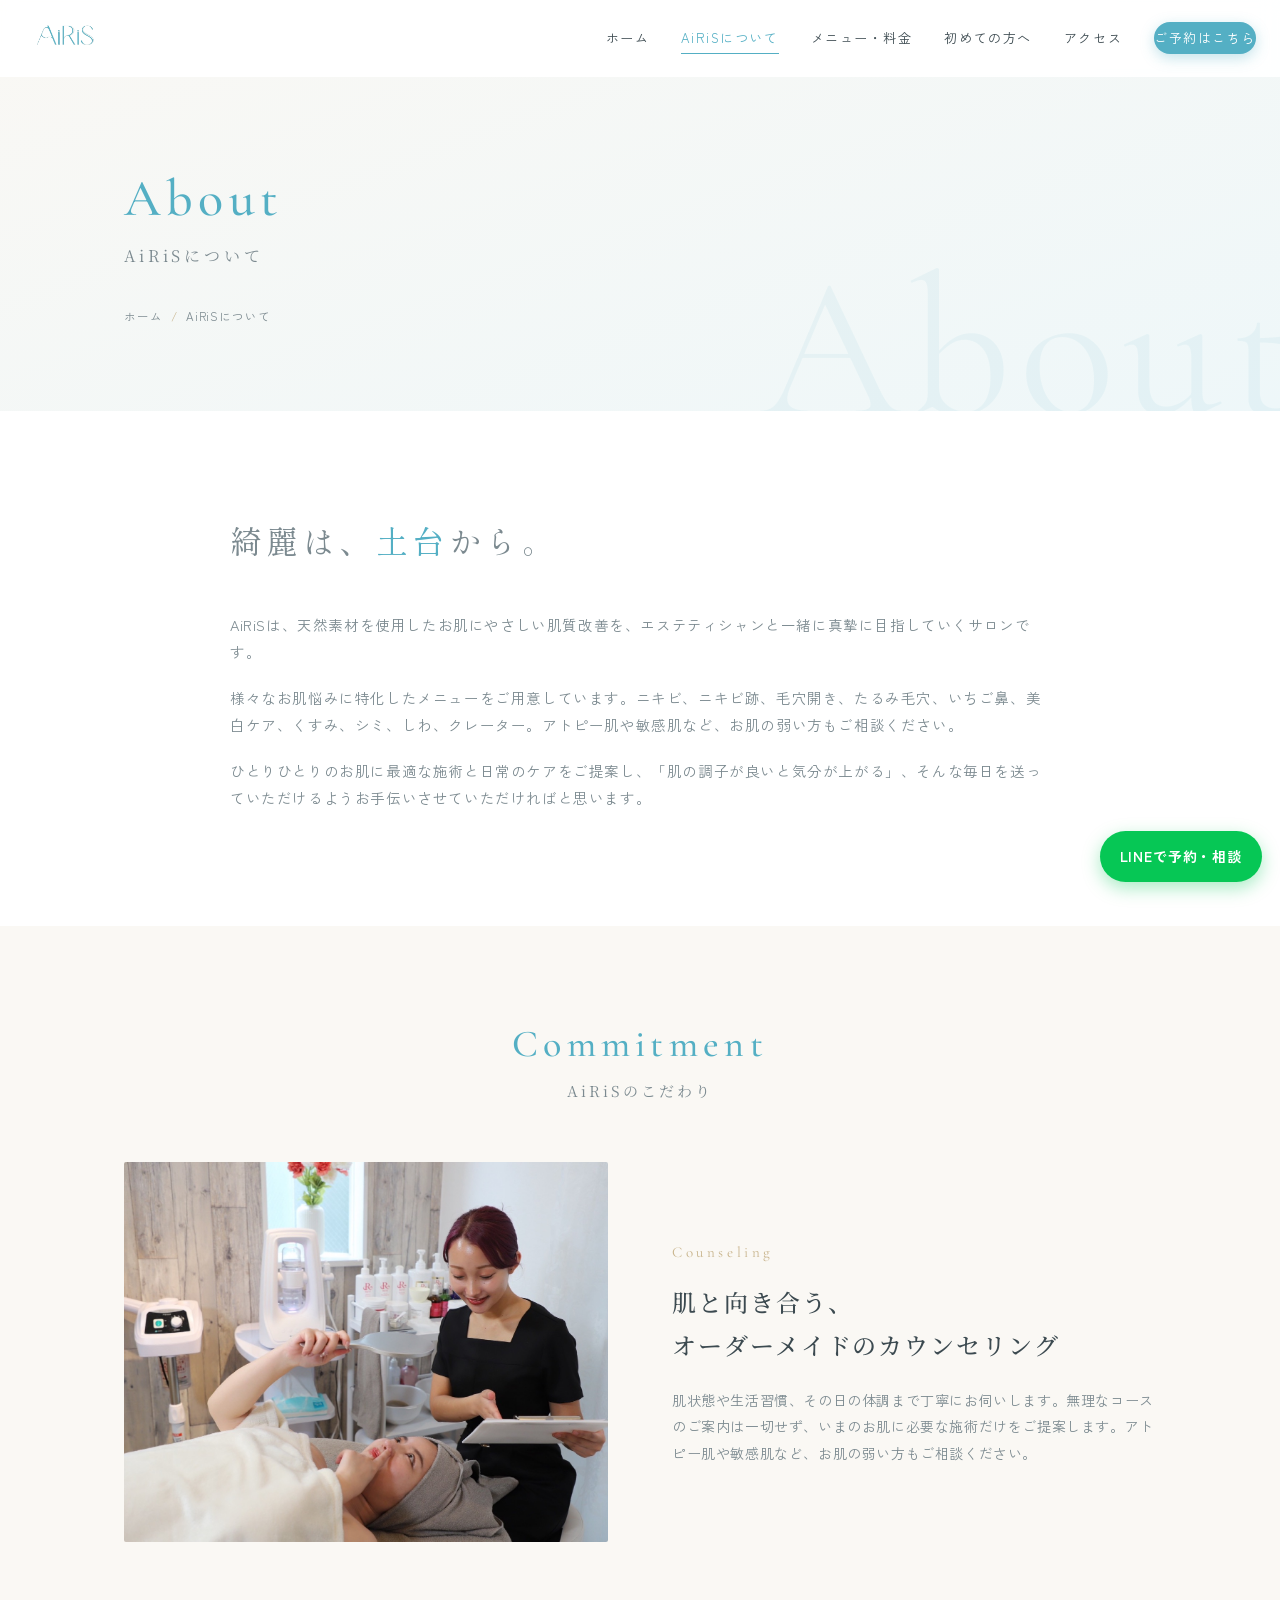
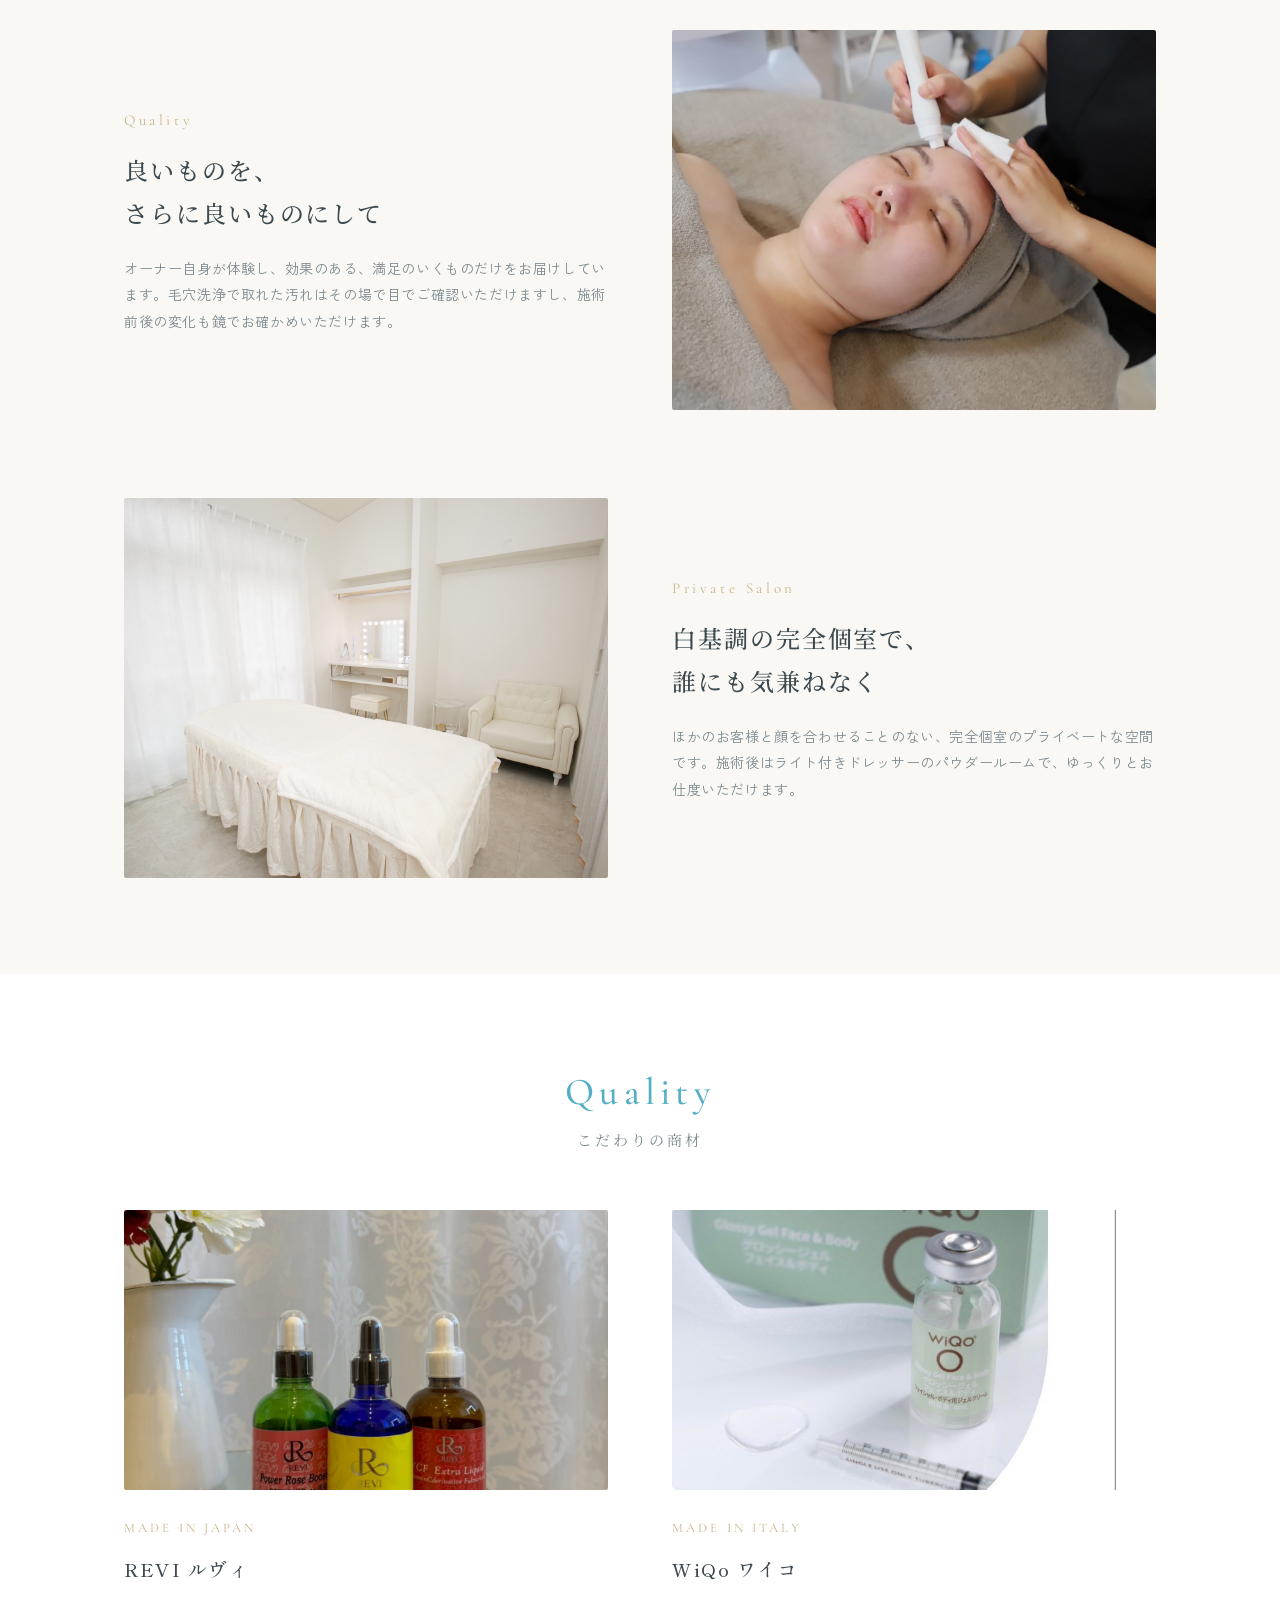
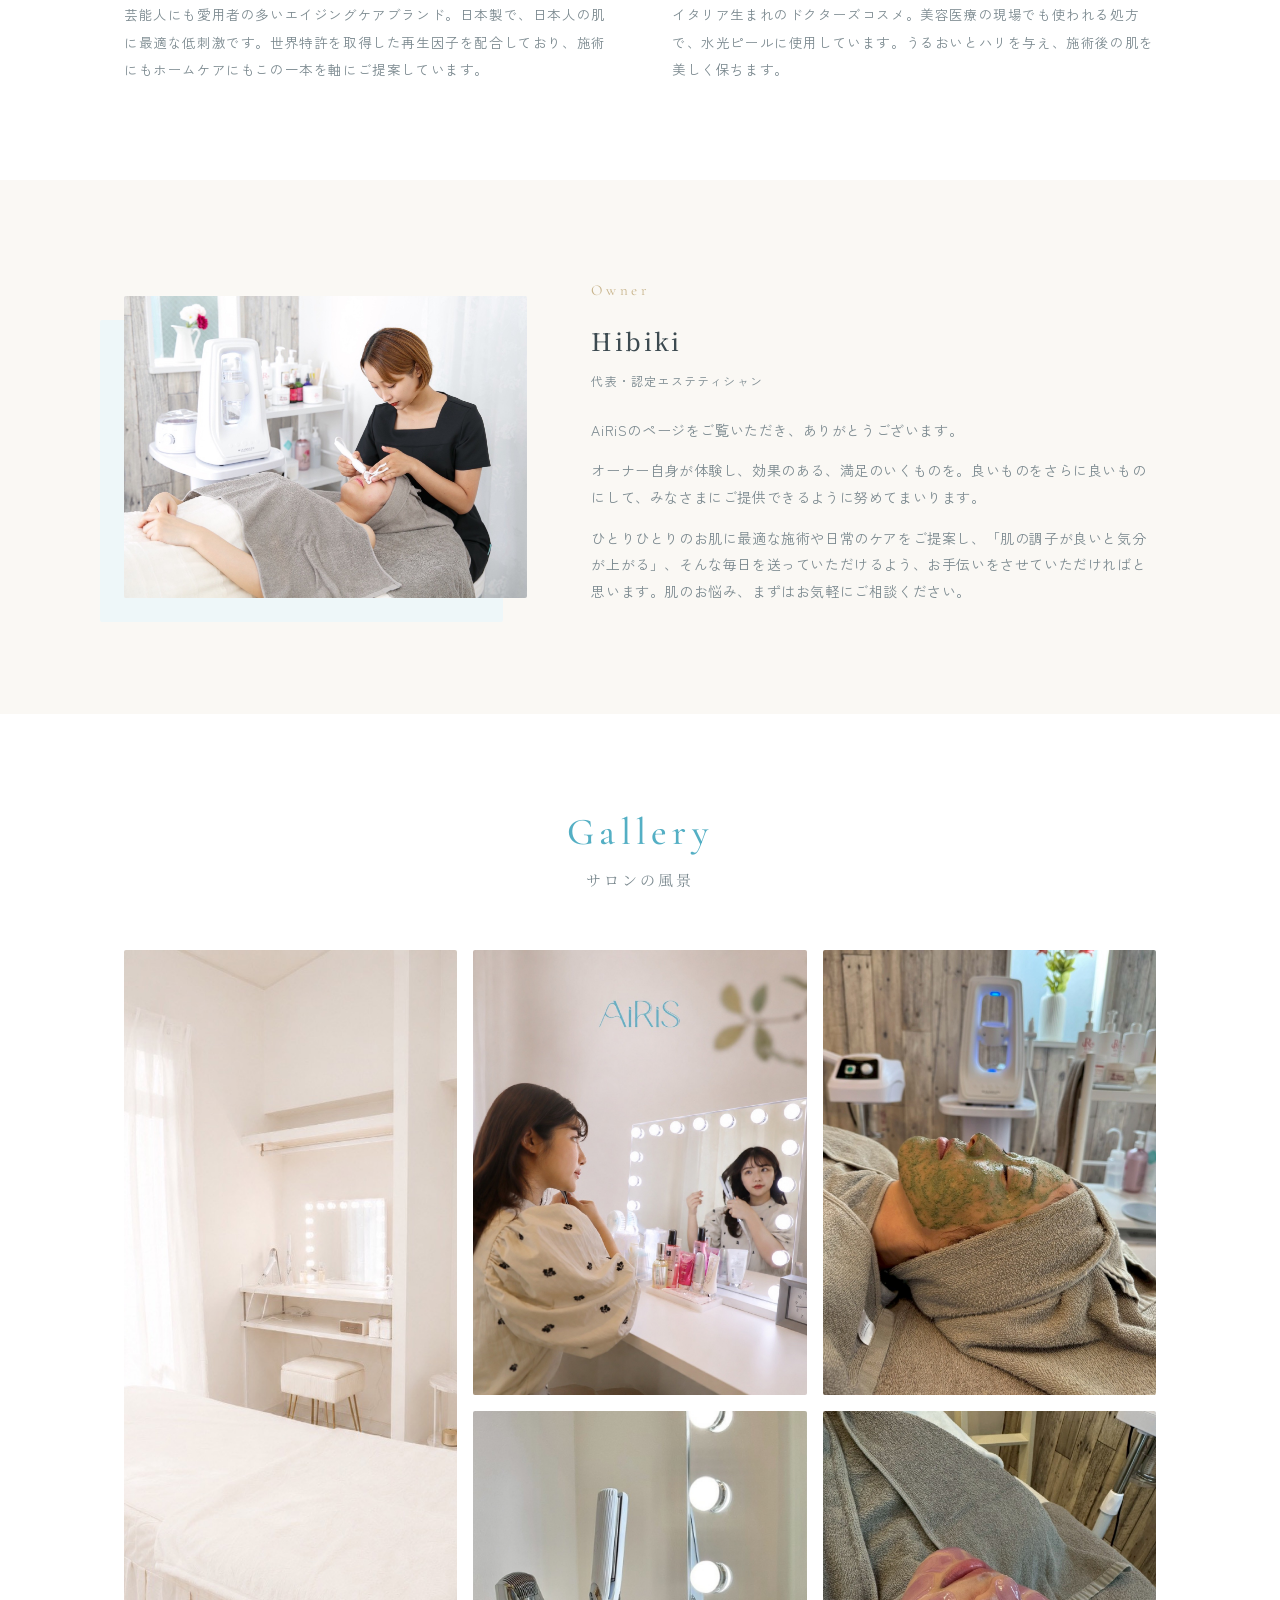
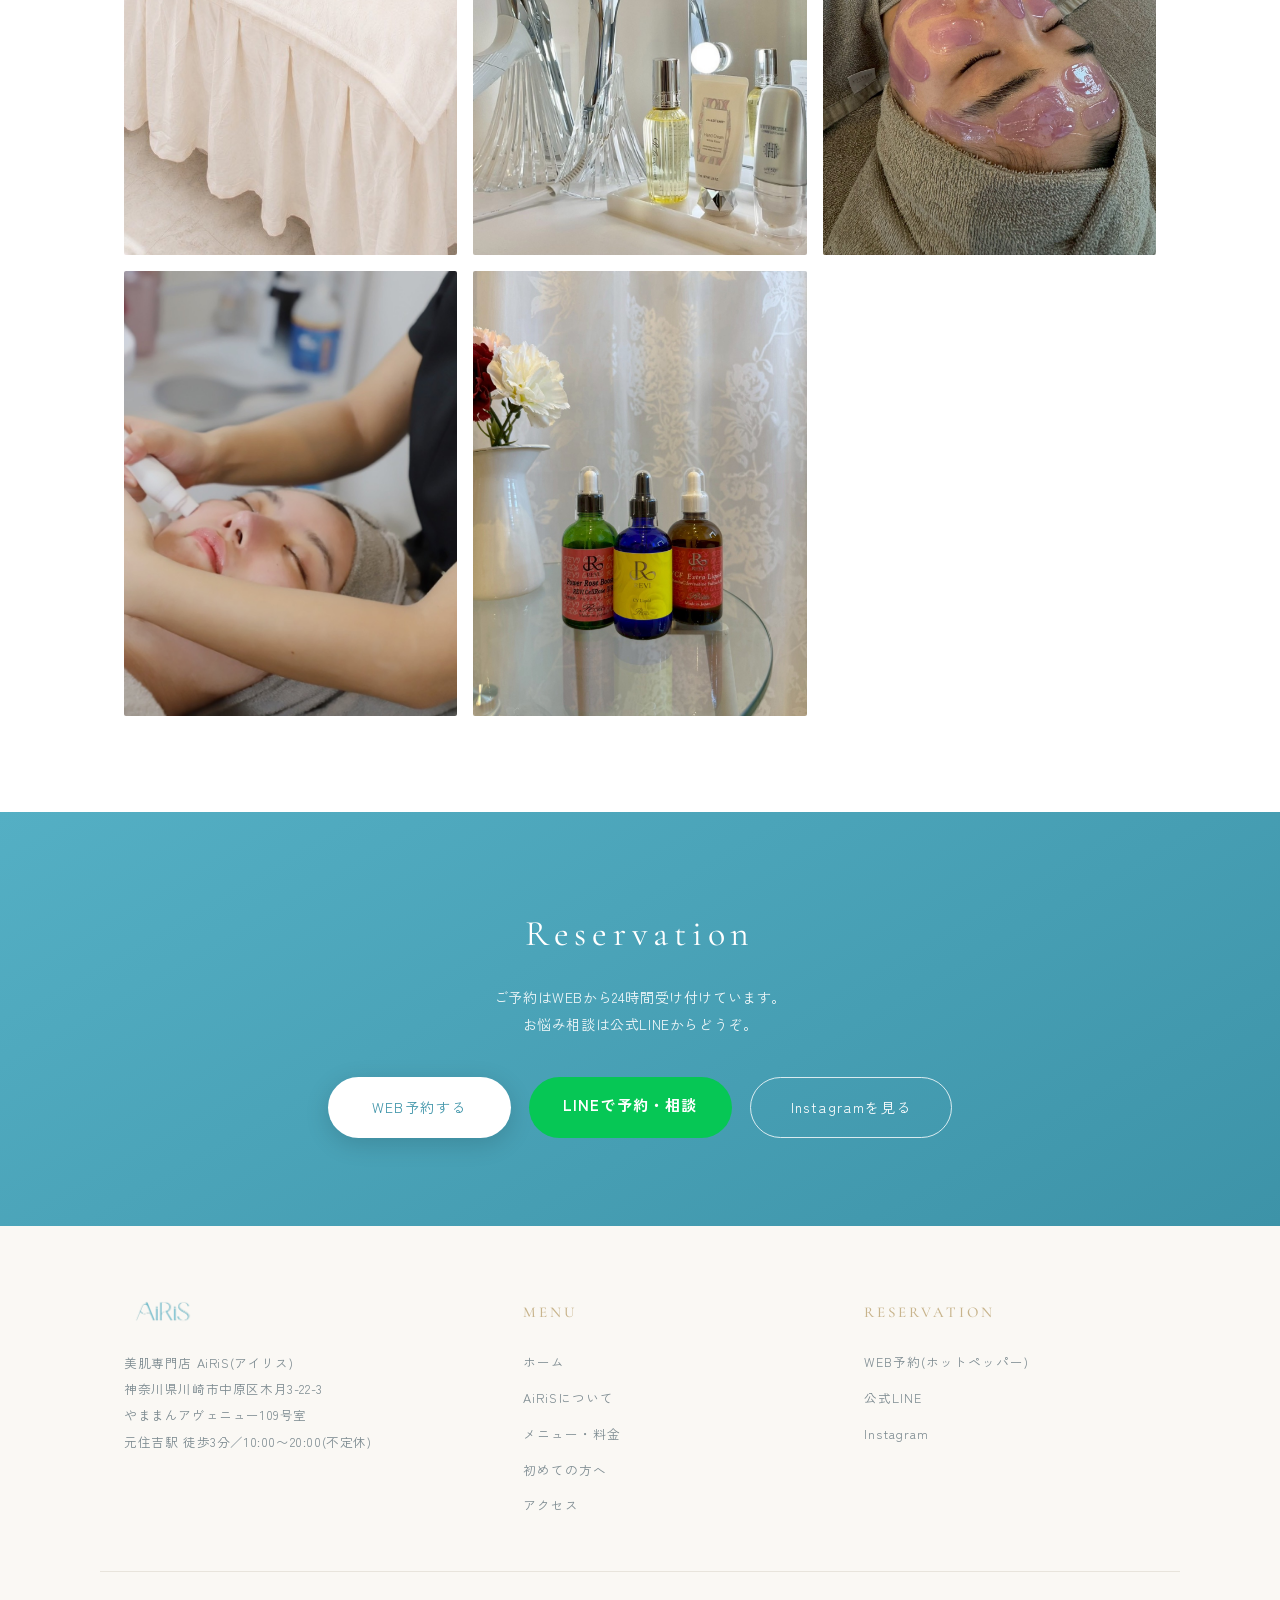
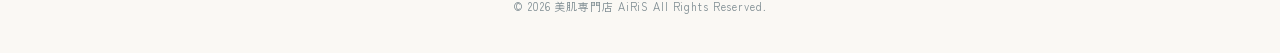
==== about.html @ 49a3a528 "スマホ表示を見やすく調整、Instagram導線とオーナー名を修正 - 悩み別メニューを開閉式にし、メニューページを9854→8130pxに短縮 - 施術の流れ・選ばれる理由を写真左＋文章右の横並びに" ====
<!DOCTYPE html>
<html lang="ja">
<head>
<meta charset="UTF-8">
<meta name="viewport" content="width=device-width, initial-scale=1.0">
<title>AiRiSについて｜美肌専門店 AiRiS 元住吉</title>
<meta name="description" content="美肌専門店AiRiS(アイリス)のコンセプト・こだわり・代表エステティシャンのご紹介。「綺麗は土台から」を信条に、元住吉で肌質改善に特化したオーダーメイド肌管理をお届けします。">
<link rel="preconnect" href="https://fonts.googleapis.com">
<link rel="preconnect" href="https://fonts.gstatic.com" crossorigin>
<link href="https://fonts.googleapis.com/css2?family=Cormorant+Garamond:ital,wght@0,400;0,500;0,600;1,400&family=Noto+Serif+JP:wght@400;500;600&family=Shippori+Mincho+B1:wght@400;500;600&family=Zen+Kaku+Gothic+New:wght@400;500;700&display=swap" rel="stylesheet">
<link rel="stylesheet" href="assets/css/style.css">
<style>
.philosophy{background:var(--white);}
.philosophy-inner{max-width:820px;margin:0 auto;text-align:center;}
.philosophy .lead{
  font-family:'Shippori Mincho B1',serif;
  font-size:clamp(24px,3vw,32px);line-height:2.1;letter-spacing:.14em;margin-bottom:36px;
}
.philosophy .lead .accent{color:var(--primary);}
.philosophy p{color:var(--ink-light);font-size:14.5px;margin-bottom:18px;text-align:left;}
.reason-detail{background:var(--cream);}
/* 商材 — カードで囲わず、写真と文章を並べた紙面に */
.products{background:var(--white);}
.product-grid{display:grid;grid-template-columns:1fr 1fr;gap:64px;}
.product-card img{width:100%;height:280px;object-fit:cover;border-radius:2px;}
.product-card .body{padding:26px 0 0;}
.product-card .brand{
  font-family:'Cormorant Garamond',serif;
  font-size:13px;letter-spacing:.24em;color:var(--gold);display:block;margin-bottom:10px;
}
.product-card h3{
  font-family:'Shippori Mincho B1',serif;font-size:19px;font-weight:500;
  letter-spacing:.08em;margin-bottom:14px;
}
.product-card p{font-size:13.5px;color:var(--ink-light);line-height:2.05;}
.owner{background:var(--cream);}
.owner-grid{display:grid;grid-template-columns:5fr 7fr;gap:64px;align-items:center;}
.owner-img{border-radius:2px;overflow:hidden;box-shadow:-24px 24px 0 var(--primary-pale);}
.owner-body .en-label{
  font-family:'Cormorant Garamond',serif;font-size:15px;letter-spacing:.24em;
  color:var(--gold);display:block;margin-bottom:14px;
}
.owner-body h3{
  font-family:'Noto Serif JP',serif;font-size:24px;font-weight:500;letter-spacing:.1em;margin-bottom:6px;
}
.owner-body .role{font-size:12px;color:var(--ink-light);margin-bottom:24px;letter-spacing:.1em;}
.owner-body p{font-size:14px;color:var(--ink-light);margin-bottom:14px;}
.gallery{background:var(--white);}
.gallery-grid{display:grid;grid-template-columns:repeat(3,1fr);gap:16px;}
.gallery-grid .tall{grid-row:span 2;}
.gallery-grid a,.gallery-grid div{overflow:hidden;border-radius:2px;}
.gallery-grid img{width:100%;height:100%;object-fit:cover;transition:transform .7s;}
.gallery-grid div:hover img{transform:scale(1.05);}
.gallery-grid div{min-height:220px;}
@media(max-width:900px){
  .philosophy .lead{font-size:23px;line-height:1.9;letter-spacing:.08em;margin-bottom:20px;}
  .philosophy .lead br{display:none;}
  .philosophy p{font-size:13.5px;}
  .product-grid,.owner-grid{grid-template-columns:1fr;gap:24px;}
  .product-card img{height:44vw;min-height:165px;}
  .product-card .body{padding:15px 0 0;}
  .owner-img{box-shadow:-12px 12px 0 var(--primary-pale);}
  .owner-body h3{font-size:21px;}
  .owner-body p{font-size:13.5px;}
  .gallery-grid{grid-template-columns:repeat(2,1fr);gap:8px;}
  .gallery-grid .tall{grid-row:span 1;}
  .gallery-grid div{min-height:0;aspect-ratio:1;}
}
</style>
</head>
<body>

<header id="header">
  <div class="header-inner">
    <a href="index.html" class="header-logo"><img src="assets/img/logo.png" alt="美肌専門店 AiRiS"></a>
    <nav class="pc-nav">
      <a href="index.html">ホーム</a>
      <a href="about.html" class="current">AiRiSについて</a>
      <a href="menu.html">メニュー・料金</a>
      <a href="guide.html">初めての方へ</a>
      <a href="access.html">アクセス</a>
      <a class="btn-reserve" href="https://beauty.hotpepper.jp/kr/slnH000710350/" target="_blank" rel="noopener">ご予約はこちら</a>
    </nav>
    <button class="menu-toggle" id="menuToggle" aria-label="メニュー">
      <span></span><span></span><span></span>
    </button>
  </div>
</header>
<nav class="sp-nav" id="spNav">
  <a href="index.html">ホーム</a>
  <a href="about.html">AiRiSについて</a>
  <a href="menu.html">メニュー・料金</a>
  <a href="guide.html">初めての方へ</a>
  <a href="access.html">アクセス</a>
  <a href="https://beauty.hotpepper.jp/kr/slnH000710350/" target="_blank" rel="noopener">ご予約はこちら</a>
</nav>

<div class="page-hero" data-en="About">
  <div class="wrap">
    <div class="en-title">About</div>
    <div class="ja-title">AiRiSについて</div>
    <div class="breadcrumb"><a href="index.html">ホーム</a><span>/</span>AiRiSについて</div>
  </div>
</div>

<!-- 理念 -->
<section class="philosophy">
  <div class="wrap">
    <div class="philosophy-inner fade">
      <p class="lead">綺麗は、<span class="accent">土台</span>から。</p>
      <p>AiRiSは、天然素材を使用したお肌にやさしい肌質改善を、エステティシャンと一緒に真摯に目指していくサロンです。</p>
      <p>様々なお肌悩みに特化したメニューをご用意しています。ニキビ、ニキビ跡、毛穴開き、たるみ毛穴、いちご鼻、美白ケア、くすみ、シミ、しわ、クレーター。アトピー肌や敏感肌など、お肌の弱い方もご相談ください。</p>
      <p>ひとりひとりのお肌に最適な施術と日常のケアをご提案し、「肌の調子が良いと気分が上がる」、そんな毎日を送っていただけるようお手伝いさせていただければと思います。</p>
    </div>
  </div>
</section>

<!-- こだわり詳細 -->
<section class="reason-detail">
  <div class="wrap">
    <div class="sec-head fade">
      <div class="en-title">Commitment</div>
      <div class="ja-title">AiRiSのこだわり</div>
    </div>

    <div class="media-row fade">
      <div class="media-img"><img src="assets/img/counseling.jpg" alt="丁寧なカウンセリング"></div>
      <div class="media-body">
        <span class="en-label">Counseling</span>
        <h3>肌と向き合う、<br>オーダーメイドのカウンセリング</h3>
        <p>肌状態や生活習慣、その日の体調まで丁寧にお伺いします。無理なコースのご案内は一切せず、いまのお肌に必要な施術だけをご提案します。アトピー肌や敏感肌など、お肌の弱い方もご相談ください。</p>
      </div>
    </div>

    <div class="media-row reverse fade">
      <div class="media-img"><img src="assets/img/poration.jpg" alt="目で見てわかる施術結果"></div>
      <div class="media-body">
        <span class="en-label">Quality</span>
        <h3>良いものを、<br>さらに良いものにして</h3>
        <p>オーナー自身が体験し、効果のある、満足のいくものだけをお届けしています。毛穴洗浄で取れた汚れはその場で目でご確認いただけますし、施術前後の変化も鏡でお確かめいただけます。</p>
      </div>
    </div>

    <div class="media-row fade">
      <div class="media-img"><img src="assets/img/room_wide.jpg" alt="白基調の完全個室"></div>
      <div class="media-body">
        <span class="en-label">Private Salon</span>
        <h3>白基調の完全個室で、<br>誰にも気兼ねなく</h3>
        <p>ほかのお客様と顔を合わせることのない、完全個室のプライベートな空間です。施術後はライト付きドレッサーのパウダールームで、ゆっくりとお仕度いただけます。</p>
      </div>
    </div>
  </div>
</section>

<!-- こだわりの商材 -->
<section class="products">
  <div class="wrap">
    <div class="sec-head fade">
      <div class="en-title">Quality</div>
      <div class="ja-title">こだわりの商材</div>
    </div>
    <div class="product-grid">
      <div class="product-card fade">
        <img src="assets/img/revi.jpg" alt="REVI ルヴィ">
        <div class="body">
          <span class="brand">MADE IN JAPAN</span>
          <h3>REVI ルヴィ</h3>
          <p>芸能人にも愛用者の多いエイジングケアブランド。日本製で、日本人の肌に最適な低刺激です。世界特許を取得した再生因子を配合しており、施術にもホームケアにもこの一本を軸にご提案しています。</p>
        </div>
      </div>
      <div class="product-card fade">
        <img src="assets/img/wiqo.jpg" alt="WiQo ワイコ">
        <div class="body">
          <span class="brand">MADE IN ITALY</span>
          <h3>WiQo ワイコ</h3>
          <p>イタリア生まれのドクターズコスメ。美容医療の現場でも使われる処方で、水光ピールに使用しています。うるおいとハリを与え、施術後の肌を美しく保ちます。</p>
        </div>
      </div>
    </div>
  </div>
</section>

<!-- 代表 -->
<section class="owner">
  <div class="wrap">
    <div class="owner-grid">
      <div class="owner-img fade">
        <img src="assets/img/counseling_close.jpg" alt="代表エステティシャン Hibiki">
      </div>
      <div class="owner-body fade">
        <span class="en-label">Owner</span>
        <h3 class="serif">Hibiki</h3>
        <div class="role">代表・認定エステティシャン</div>
        <p>AiRiSのページをご覧いただき、ありがとうございます。</p>
        <p>オーナー自身が体験し、効果のある、満足のいくものを。良いものをさらに良いものにして、みなさまにご提供できるように努めてまいります。</p>
        <p>ひとりひとりのお肌に最適な施術や日常のケアをご提案し、「肌の調子が良いと気分が上がる」、そんな毎日を送っていただけるよう、お手伝いをさせていただければと思います。肌のお悩み、まずはお気軽にご相談ください。</p>
      </div>
    </div>
  </div>
</section>

<!-- ギャラリー -->
<section class="gallery">
  <div class="wrap">
    <div class="sec-head fade">
      <div class="en-title">Gallery</div>
      <div class="ja-title">サロンの風景</div>
    </div>
    <div class="gallery-grid fade">
      <div class="tall"><img src="assets/img/hero_room.jpg" alt="施術ルーム"></div>
      <div><img src="assets/img/dresser.jpg" alt="パウダールーム"></div>
      <div><img src="assets/img/herb_side.jpg" alt="ハーブピーリング"></div>
      <div><img src="assets/img/powder_room.jpg" alt="ドレッサー"></div>
      <div><img src="assets/img/pack_pink.jpg" alt="パック施術"></div>
      <div><img src="assets/img/plasma.jpg" alt="プラズマ施術"></div>
      <div><img src="assets/img/revi.jpg" alt="REVI商材"></div>
    </div>
  </div>
</section>

<!-- CTA -->
<section class="cta">
  <div class="wrap fade">
    <div class="en-title">Reservation</div>
    <p>ご予約はWEBから24時間受け付けています。<br>お悩み相談は公式LINEからどうぞ。</p>
    <div class="cta-buttons">
      <a class="btn-white" href="https://beauty.hotpepper.jp/kr/slnH000710350/" target="_blank" rel="noopener">WEB予約する</a>
      <a class="btn-line" href="https://lin.ee/OLIGNB0" target="_blank" rel="noopener">LINEで予約・相談</a>
      <a class="btn-outline-white" href="https://www.instagram.com/airis_motosumiyoshi/" target="_blank" rel="noopener">Instagramを見る</a>
    </div>
  </div>
</section>

<footer>
  <div class="footer-grid">
    <div class="footer-brand">
      <img src="assets/img/logo.png" alt="AiRiS">
      <p>美肌専門店 AiRiS(アイリス)<br>
      神奈川県川崎市中原区木月3-22-3<br>やままんアヴェニュー109号室<br>
      元住吉駅 徒歩3分／10:00〜20:00(不定休)</p>
    </div>
    <div class="footer-col">
      <h4>MENU</h4>
      <a href="index.html">ホーム</a>
      <a href="about.html">AiRiSについて</a>
      <a href="menu.html">メニュー・料金</a>
      <a href="guide.html">初めての方へ</a>
      <a href="access.html">アクセス</a>
    </div>
    <div class="footer-col">
      <h4>RESERVATION</h4>
      <a href="https://beauty.hotpepper.jp/kr/slnH000710350/" target="_blank" rel="noopener">WEB予約(ホットペッパー)</a>
      <a class="footer-line" href="https://lin.ee/OLIGNB0" target="_blank" rel="noopener">公式LINE</a>
      <a href="https://www.instagram.com/airis_motosumiyoshi/" target="_blank" rel="noopener">Instagram</a>
    </div>
  </div>
  <div class="footer-bottom">&copy; 2026 美肌専門店 AiRiS All Rights Reserved.</div>
</footer>

<script src="assets/js/main.js"></script>
  <a class="line-float" href="https://lin.ee/OLIGNB0" target="_blank" rel="noopener">LINEで予約・相談</a>
</body>
</html>
---- assets/css/style.css ----
/* ============================================================
   美肌専門店 AiRiS — 共通スタイル
   ============================================================ */
:root{
  --primary:#54afc4;
  --primary-dark:#3d93a8;
  --primary-pale:#eef7f9;
  --ink:#3c4a50;
  --ink-light:#7c8a90;
  --cream:#faf8f4;
  --white:#ffffff;
  --gold:#c8b48c;
  --line:#e8e4dc;
}
*{margin:0;padding:0;box-sizing:border-box;}
html{scroll-behavior:smooth;scroll-padding-top:80px;}
body{
  font-family:'Zen Kaku Gothic New',sans-serif;
  color:var(--ink);
  background:var(--white);
  line-height:1.9;
  letter-spacing:.04em;
  font-size:15px;
  -webkit-font-smoothing:antialiased;
  overflow-x:hidden;
}
img{max-width:100%;display:block;}
a{text-decoration:none;color:inherit;}
.serif{font-family:'Noto Serif JP',serif;}
.en{font-family:'Cormorant Garamond',serif;}
.display{font-family:'Shippori Mincho B1',serif;}

/* ---------- 共通レイアウト ---------- */
.wrap{max-width:1080px;margin:0 auto;padding:0 24px;}
.wrap-wide{max-width:1280px;margin:0 auto;padding:0 24px;}
section{padding:96px 0;}
.sec-head{text-align:center;margin-bottom:56px;}
.sec-head .en-title{
  font-family:'Cormorant Garamond',serif;
  font-size:38px;font-weight:500;letter-spacing:.14em;
  color:var(--primary);line-height:1.2;
}
.sec-head .ja-title{
  font-family:'Noto Serif JP',serif;
  font-size:15px;color:var(--ink-light);margin-top:10px;letter-spacing:.2em;
}
.sec-head.left{text-align:left;}
.fade{opacity:0;transform:translateY(24px);transition:opacity .9s ease,transform .9s ease;}
.fade.show{opacity:1;transform:none;}
.more-link{
  display:inline-flex;align-items:center;gap:12px;
  font-size:13px;letter-spacing:.16em;color:var(--ink);
  border-bottom:1px solid var(--gold);padding-bottom:6px;
  transition:color .3s,gap .3s;
}
.more-link::after{content:"→";color:var(--gold);transition:transform .3s;}
.more-link:hover{color:var(--primary);}
.more-link:hover::after{transform:translateX(6px);}

/* ---------- ボタン ---------- */
.btn-main{
  display:inline-block;background:var(--primary);color:#fff;
  padding:16px 38px;border-radius:999px;
  font-size:14px;letter-spacing:.12em;
  box-shadow:0 6px 20px rgba(84,175,196,.4);
  transition:transform .3s,background .3s;
}
.btn-main:hover{background:var(--primary-dark);transform:translateY(-2px);}
.btn-ghost{
  display:inline-block;border:1px solid var(--primary);color:var(--primary);
  padding:15px 34px;border-radius:999px;
  font-size:14px;letter-spacing:.12em;transition:background .3s,color .3s;
}
.btn-ghost:hover{background:var(--primary);color:#fff;}
.btn-white{
  display:inline-block;background:#fff;color:var(--primary-dark);
  padding:17px 44px;border-radius:999px;font-size:14px;letter-spacing:.1em;
  transition:transform .3s;box-shadow:0 6px 24px rgba(0,0,0,.15);
}
.btn-white:hover{transform:translateY(-2px);}
.btn-outline-white{
  display:inline-block;border:1px solid rgba(255,255,255,.8);color:#fff;
  padding:16px 40px;border-radius:999px;font-size:14px;letter-spacing:.1em;
  transition:background .3s;
}
.btn-outline-white:hover{background:rgba(255,255,255,.15);}

/* ---------- ヘッダー ---------- */
header{
  position:fixed;top:0;left:0;right:0;z-index:100;
  background:rgba(255,255,255,.92);backdrop-filter:blur(8px);
  border-bottom:1px solid transparent;
  transition:background .4s,border-color .4s;
}
header.scrolled{border-bottom-color:var(--line);}
header.transparent{background:transparent;backdrop-filter:none;}
header.transparent.scrolled{background:rgba(255,255,255,.92);backdrop-filter:blur(8px);}
.header-inner{
  max-width:1280px;margin:0 auto;padding:0 24px;
  display:flex;align-items:center;justify-content:space-between;height:76px;
}
.header-logo img{height:34px;width:auto;}
nav.pc-nav{display:flex;gap:32px;align-items:center;}
nav.pc-nav a{
  font-size:13px;letter-spacing:.12em;color:var(--ink);
  position:relative;padding:4px 0;
}
nav.pc-nav a::after{
  content:"";position:absolute;left:0;bottom:0;width:0;height:1px;
  background:var(--primary);transition:width .3s;
}
nav.pc-nav a:hover{color:var(--primary);}
nav.pc-nav a:hover::after,nav.pc-nav a.current::after{width:100%;}
nav.pc-nav a.current{color:var(--primary);}
.btn-reserve{
  background:var(--primary);color:#fff !important;
  padding:11px 26px;border-radius:999px;
  font-size:13px;letter-spacing:.1em;
  transition:background .3s;
  box-shadow:0 4px 14px rgba(84,175,196,.35);
}
.btn-reserve:hover{background:var(--primary-dark);}
nav.pc-nav a.btn-reserve::after{display:none;}
/* 明るい写真の上でも視認できるよう、白丸の中に線を置く */
.menu-toggle{
  display:none;border:none;cursor:pointer;z-index:110;
  width:44px;height:44px;border-radius:50%;
  background:rgba(255,255,255,.9);
  box-shadow:0 2px 10px rgba(60,74,80,.14);
  align-items:center;justify-content:center;flex-direction:column;gap:5px;
  padding:0;transition:background .3s;
}
.menu-toggle span{display:block;width:19px;height:1.5px;background:var(--ink);transition:.3s;}
.menu-toggle.open span:nth-child(1){transform:translateY(6.5px) rotate(45deg);}
.menu-toggle.open span:nth-child(2){opacity:0;}
.menu-toggle.open span:nth-child(3){transform:translateY(-6.5px) rotate(-45deg);}
.sp-nav{display:none;}

/* ---------- 下層ページヒーロー ---------- */
.page-hero{
  padding:170px 0 84px;
  background:linear-gradient(160deg,var(--cream) 0%,var(--primary-pale) 100%);
  position:relative;overflow:hidden;
}
.page-hero::before{
  content:attr(data-en);
  font-family:'Cormorant Garamond',serif;
  position:absolute;right:-2%;bottom:-38px;
  font-size:200px;line-height:1;color:var(--primary);
  opacity:.07;letter-spacing:.04em;white-space:nowrap;pointer-events:none;
}
.page-hero .en-title{
  font-family:'Cormorant Garamond',serif;
  font-size:52px;font-weight:500;letter-spacing:.1em;color:var(--primary);line-height:1.1;
}
.page-hero .ja-title{
  font-family:'Noto Serif JP',serif;
  font-size:16px;letter-spacing:.24em;color:var(--ink-light);margin-top:14px;
}
.breadcrumb{
  margin-top:34px;font-size:11.5px;color:var(--ink-light);letter-spacing:.08em;
}
.breadcrumb a{color:var(--ink-light);}
.breadcrumb a:hover{color:var(--primary);}
.breadcrumb span{margin:0 8px;color:var(--gold);}

/* ---------- CTA帯(共通) ---------- */
.cta{
  background:linear-gradient(150deg,var(--primary) 0%,var(--primary-dark) 100%);
  text-align:center;color:#fff;padding:88px 0;
}
.cta .en-title{
  font-family:'Cormorant Garamond',serif;font-size:36px;letter-spacing:.16em;margin-bottom:16px;
}
.cta p{font-size:14px;opacity:.92;margin-bottom:40px;}
.cta-buttons{display:flex;gap:18px;justify-content:center;flex-wrap:wrap;}

/* ---------- フッター ---------- */
footer{background:var(--cream);padding:72px 0 36px;}
.footer-grid{
  max-width:1080px;margin:0 auto;padding:0 24px;
  display:grid;grid-template-columns:1.2fr 1fr 1fr;gap:48px;
}
.footer-brand img{height:32px;margin-bottom:20px;}
.footer-brand p{font-size:12.5px;color:var(--ink-light);line-height:2.1;}
.footer-col h4{
  font-family:'Cormorant Garamond',serif;
  font-size:15px;letter-spacing:.2em;color:var(--gold);margin-bottom:18px;font-weight:500;
}
.footer-col a{
  display:block;font-size:12.5px;color:var(--ink-light);
  padding:6px 0;letter-spacing:.08em;
}
.footer-col a:hover{color:var(--primary);}
.footer-bottom{
  max-width:1080px;margin:48px auto 0;padding:24px 24px 0;
  border-top:1px solid var(--line);
  text-align:center;font-size:11px;color:var(--ink-light);letter-spacing:.08em;
}

/* ---------- 汎用パーツ ---------- */
.media-row{
  display:grid;grid-template-columns:1fr 1fr;gap:64px;align-items:center;
  margin-bottom:88px;
}
.media-row:last-child{margin-bottom:0;}
.media-row.reverse .media-img{order:2;}
.media-img{overflow:hidden;border-radius:2px;}
.media-img img{transition:transform .8s ease;width:100%;height:380px;object-fit:cover;}
.media-row:hover .media-img img{transform:scale(1.04);}
.media-body .en-label{
  font-family:'Cormorant Garamond',serif;
  font-size:15px;letter-spacing:.24em;color:var(--gold);
  margin-bottom:14px;display:block;
}
.media-body h3{
  font-family:'Noto Serif JP',serif;
  font-size:24px;font-weight:500;line-height:1.8;letter-spacing:.08em;margin-bottom:20px;
}
.media-body p{color:var(--ink-light);font-size:14px;}

.info-table{width:100%;border-collapse:collapse;}
.info-table th,.info-table td{
  text-align:left;padding:18px 8px;border-bottom:1px solid var(--line);
  font-size:13.5px;font-weight:400;vertical-align:top;
}
.info-table th{width:120px;color:var(--ink-light);letter-spacing:.1em;white-space:nowrap;}

/* ---------- ギャラリーマーキー ---------- */
.marquee{overflow:hidden;padding:0;position:relative;}
.marquee-track{
  display:flex;gap:16px;width:max-content;
  animation:marquee 46s linear infinite;
}
.marquee:hover .marquee-track{animation-play-state:paused;}
.marquee-track img{
  height:260px;width:auto;border-radius:2px;object-fit:cover;
}
@keyframes marquee{
  from{transform:translateX(0);}
  to{transform:translateX(-50%);}
}

/* ---------- レスポンシブ ---------- */
@media(max-width:900px){
  section{padding:50px 0;}
  .wrap,.wrap-wide{padding:0 22px;}
  /* 日本語を文節単位で折り返し、行末に1文字だけ残るのを防ぐ */
  h1,h2,h3,h4,summary,.lead,.ttl,.catch,.hero-catch,.nm{
    word-break:auto-phrase;text-wrap:pretty;
  }
  /* 英字見出しは横幅を超えやすいので縮小 */
  .sec-head{margin-bottom:28px;}
  .sec-head .en-title{font-size:27px;letter-spacing:.1em;}
  .sec-head .ja-title{font-size:13px;letter-spacing:.16em;}
  .cta{padding:46px 0;}
  .cta .en-title{font-size:25px;letter-spacing:.1em;margin-bottom:10px;}
  .cta p{font-size:13px;line-height:1.9;margin-bottom:22px;word-break:auto-phrase;}
  .cta-buttons{flex-direction:column;align-items:center;gap:11px;}
  .cta-buttons a{width:100%;max-width:300px;text-align:center;padding:15px 20px;}
  .page-hero{padding:112px 0 44px;}
  .page-hero .en-title{font-size:36px;}
  .page-hero .ja-title{font-size:14px;letter-spacing:.18em;}
  .page-hero::before{font-size:110px;bottom:-16px;}
  nav.pc-nav{display:none;}
  .menu-toggle{display:flex;}
  .header-inner{height:68px;padding:0 18px;}
  .header-logo img{height:29px;}
  .sp-nav{
    display:block;position:fixed;top:68px;left:0;right:0;z-index:99;
    background:#fff;border-bottom:1px solid var(--line);
    max-height:0;overflow:hidden;transition:max-height .4s ease;
  }
  .sp-nav.open{max-height:480px;}
  .sp-nav a{
    display:block;padding:17px 28px;font-size:14px;letter-spacing:.1em;
    border-top:1px solid var(--cream);
  }
  .media-row{grid-template-columns:1fr;gap:18px;margin-bottom:38px;}
  .media-row.reverse .media-img{order:0;}
  .media-img img{height:44vw;min-height:170px;}
  .media-body h3{font-size:20px;line-height:1.75;margin-bottom:12px;}
  .media-body p{font-size:13.5px;}
  /* 情報テーブルは縦積みにして窮屈さを解消 */
  .info-table th,.info-table td{display:block;width:auto;padding:0;border:none;}
  .info-table th{
    color:var(--gold);font-size:11px;letter-spacing:.16em;
    padding-top:20px;
  }
  .info-table td{padding:6px 0 18px;border-bottom:1px solid var(--line);font-size:13.5px;}
  /* フッターはロゴ+住所を上に、リンク2列を下に置いて縦を圧縮 */
  footer{padding:34px 0 18px;}
  .footer-grid{grid-template-columns:1fr 1fr;gap:20px;padding:0 22px;}
  .footer-brand{grid-column:1 / -1;}
  .footer-brand img{height:26px;margin-bottom:9px;}
  .footer-brand p{font-size:12px;line-height:1.85;}
  .footer-col h4{font-size:12.5px;letter-spacing:.16em;margin-bottom:7px;}
  .footer-col a{font-size:12px;padding:3px 0;}
  .footer-bottom{margin-top:20px;padding-top:13px;font-size:10.5px;}
  .marquee-track{gap:10px;}
  .marquee-track img{height:150px;}
}

/* LINE導線(2026-08-25追加) */
.btn-line{display:inline-block;background:#06C755;color:#fff;padding:14px 34px;border-radius:999px;font-weight:600;letter-spacing:.08em;}
.btn-line:hover{opacity:.85;}
.line-float{position:fixed;right:18px;bottom:18px;z-index:99;background:#06C755;color:#fff;padding:12px 20px;border-radius:999px;font-size:14px;font-weight:600;letter-spacing:.06em;box-shadow:0 6px 18px rgba(6,199,85,.35);}
.line-float:hover{opacity:.9;}
@media(max-width:640px){.line-float{right:12px;bottom:12px;padding:11px 16px;font-size:13px;}}
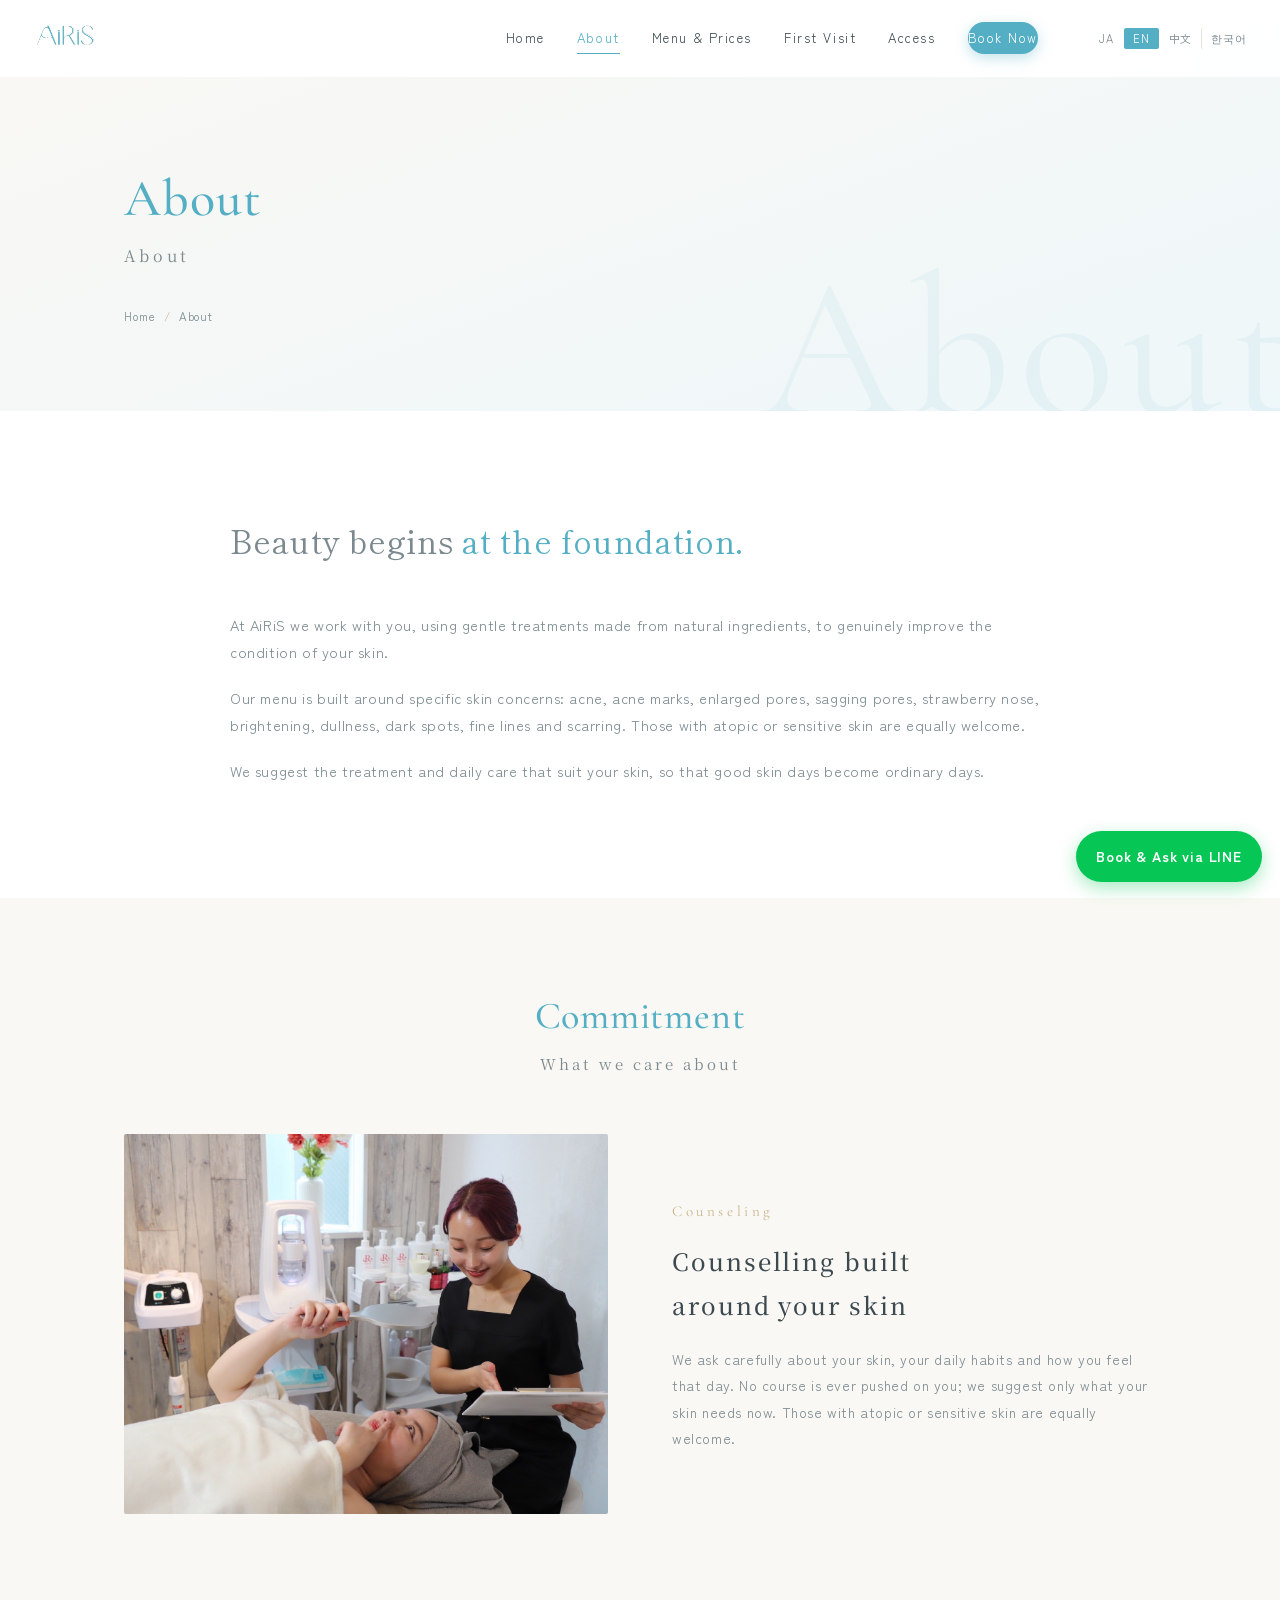
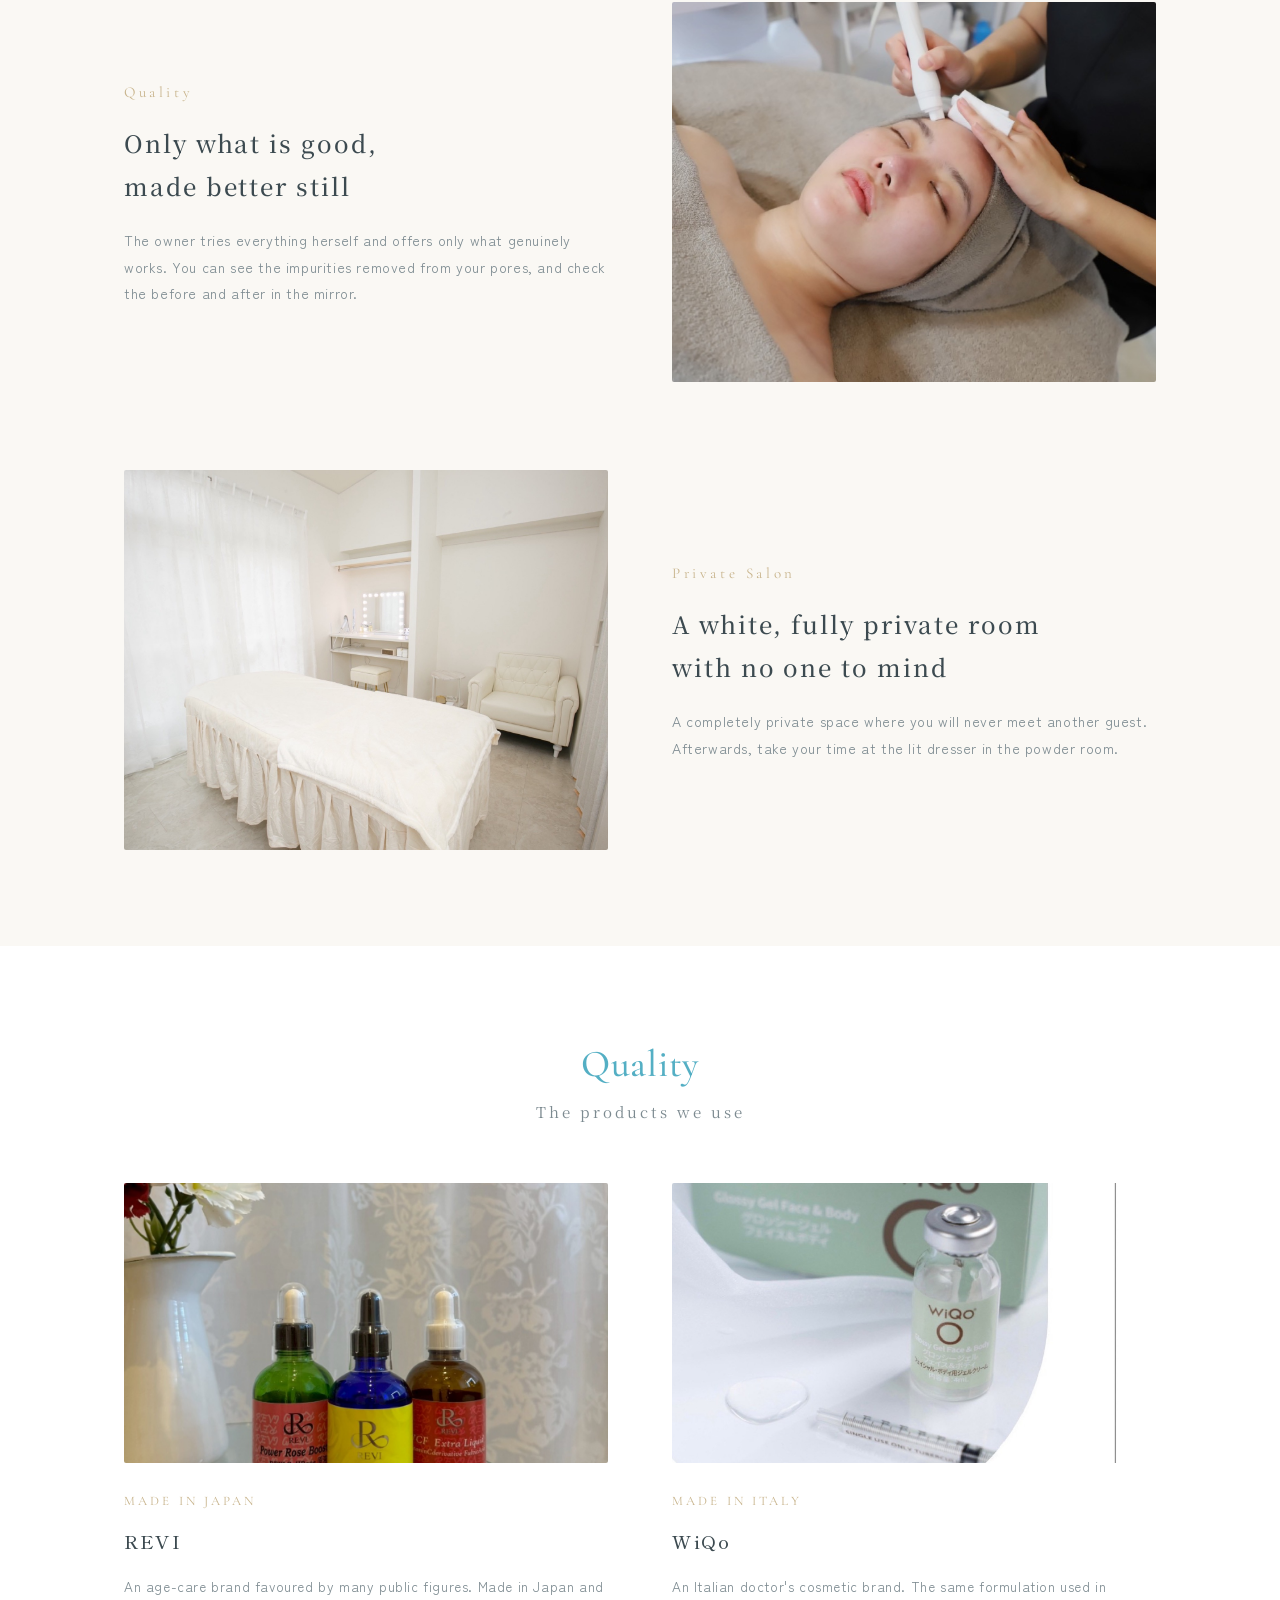
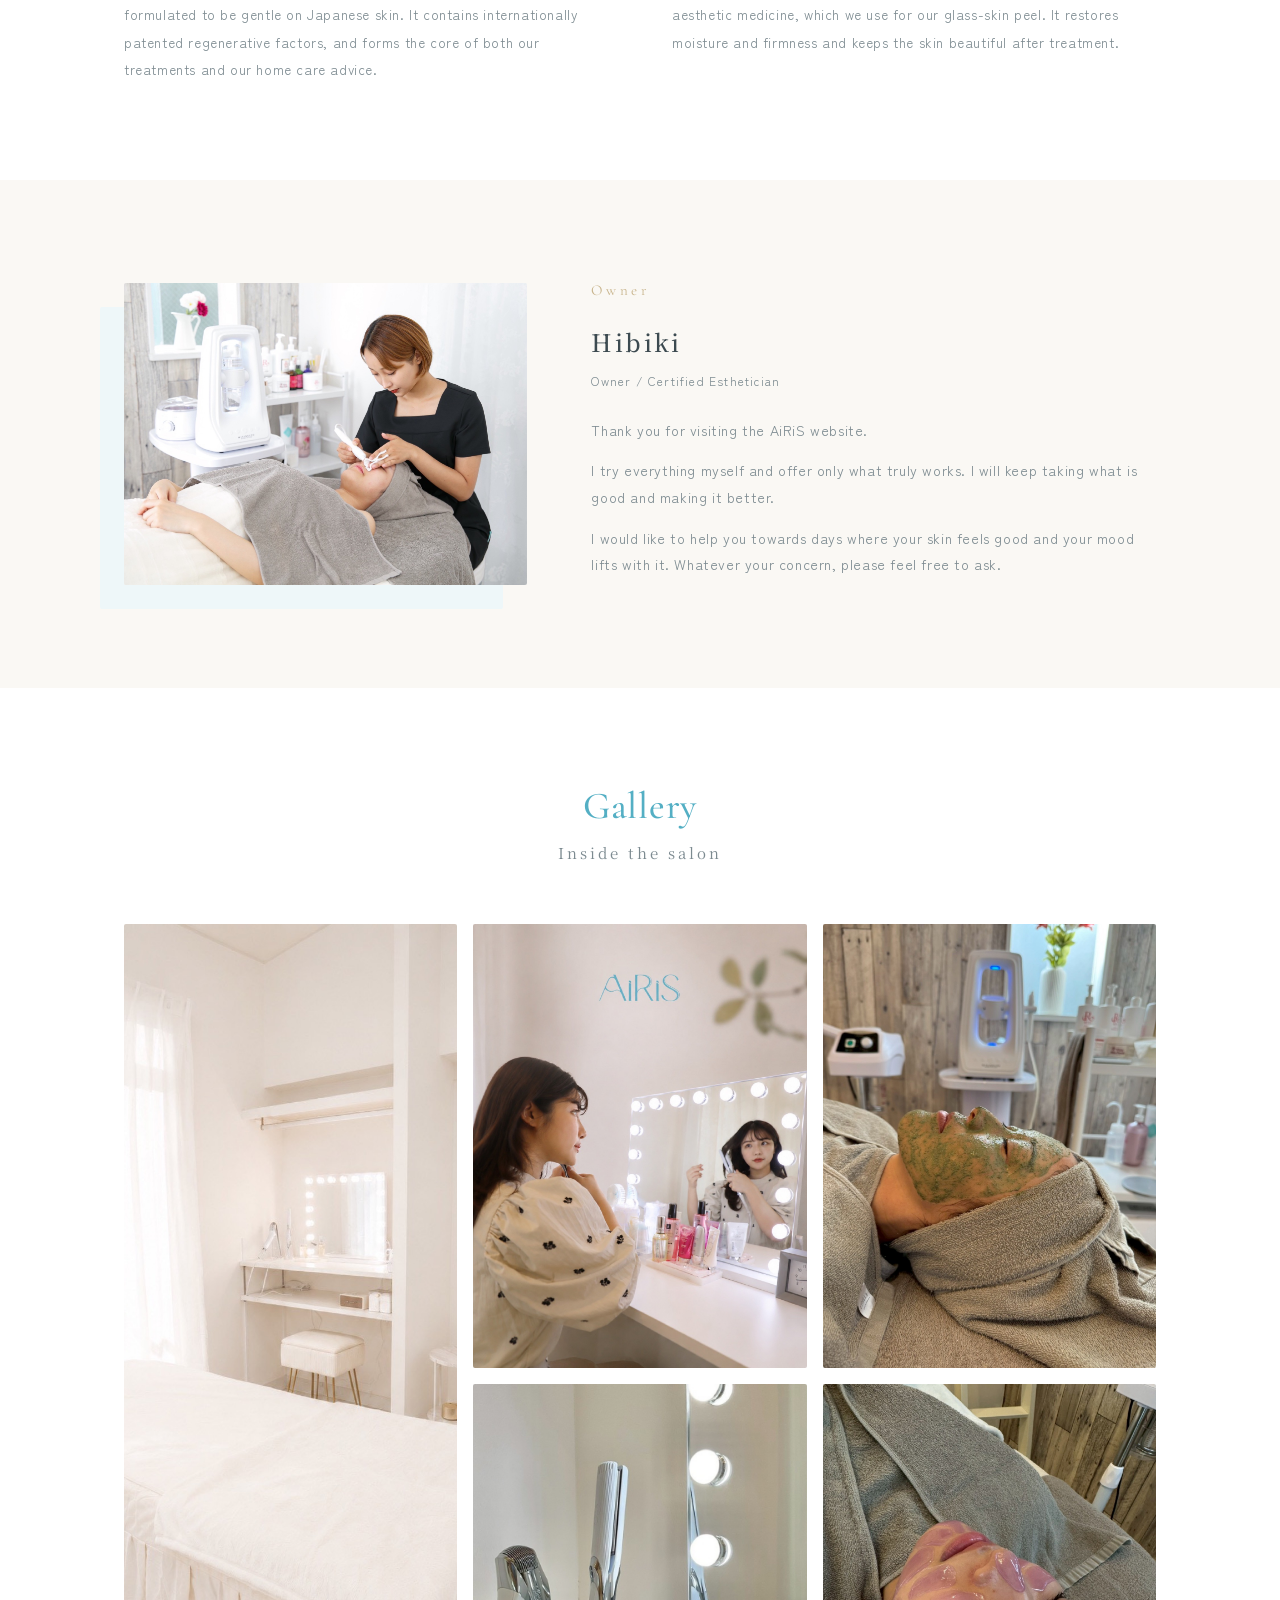
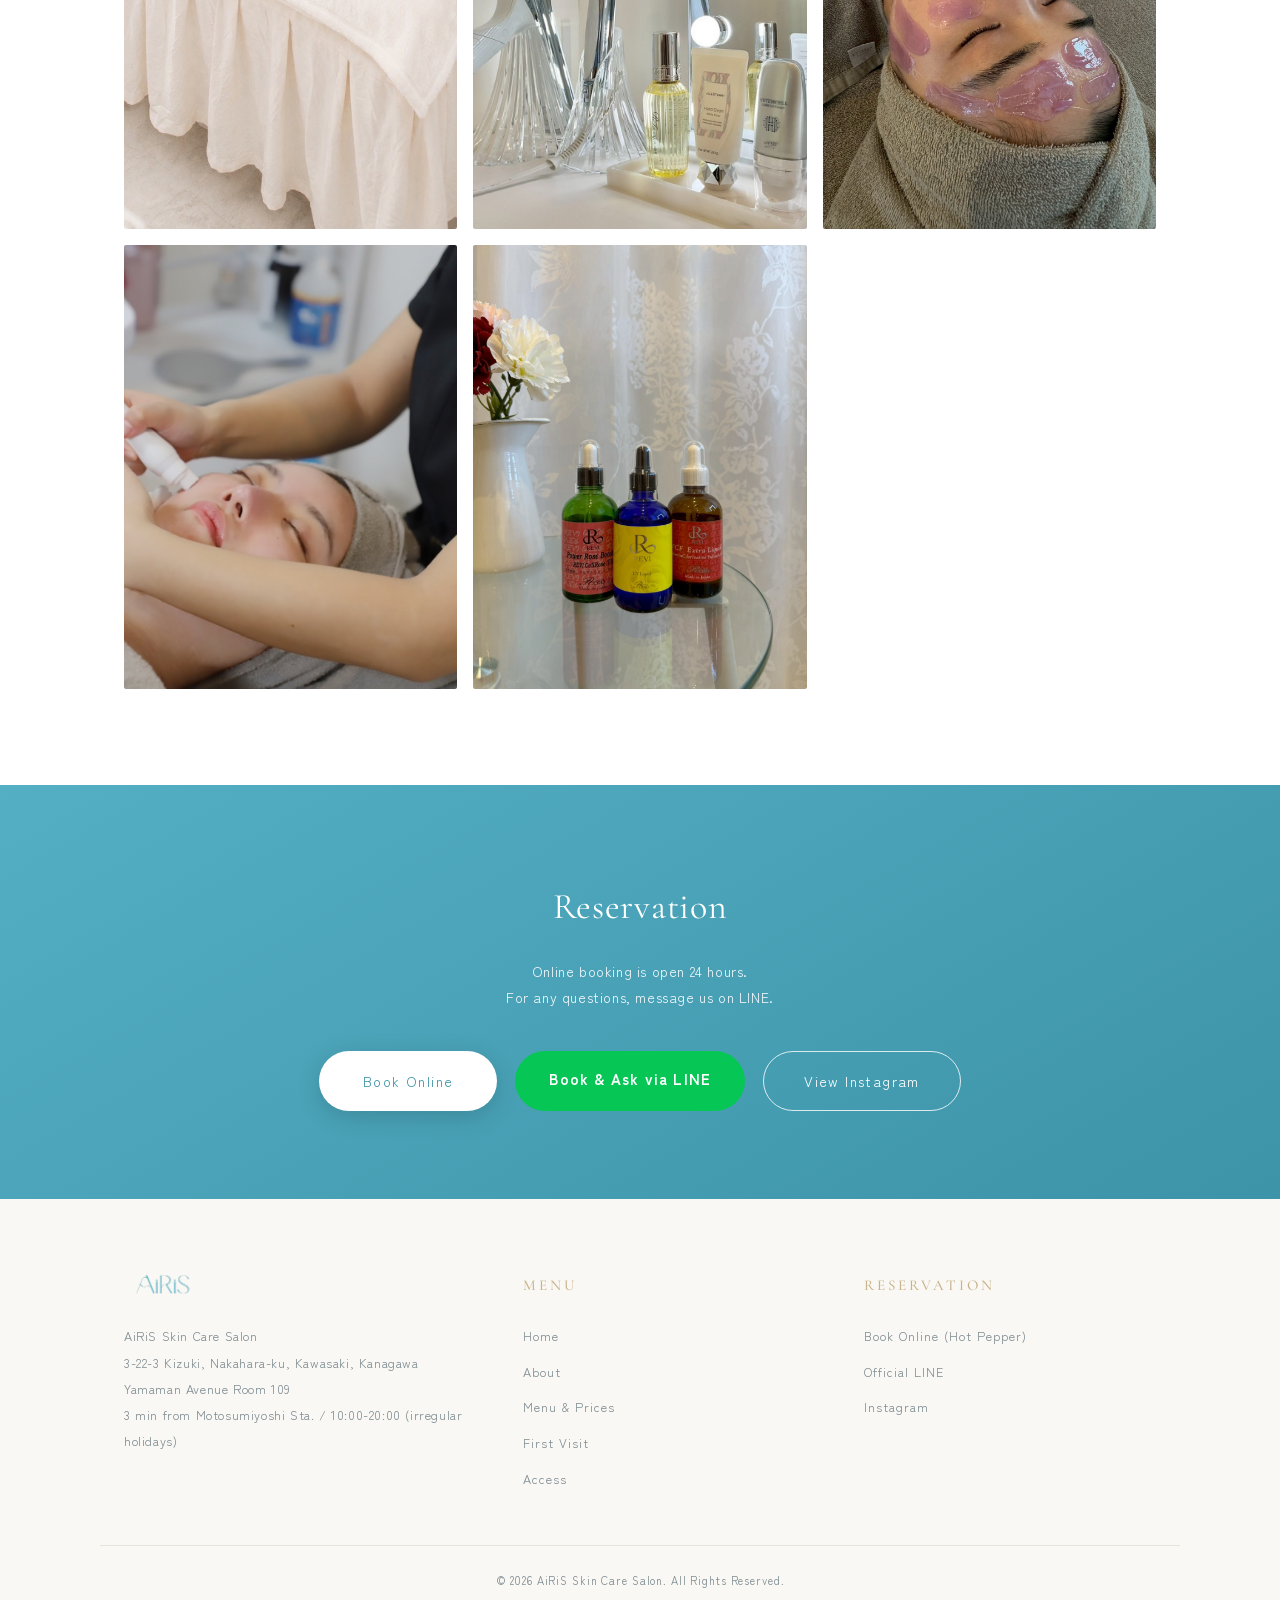
==== commit 0618dff1: "日本語・英語・中国語・韓国語の切替タブを追加 - assets/js/i18n.js を新規追加。日本語の原文をキーにテキストノードを差し替える方式で、   HTMLには読み込みの1行を足すだけ。原稿" ====
--- a/about.html
+++ b/about.html
@@ -258,6 +258,7 @@
 </footer>
 
 <script src="assets/js/main.js"></script>
+<script src="assets/js/i18n.js"></script>
   <a class="line-float" href="https://lin.ee/OLIGNB0" target="_blank" rel="noopener">LINEで予約・相談</a>
 </body>
 </html>
--- a/assets/css/style.css
+++ b/assets/css/style.css
@@ -301,6 +301,51 @@
   .marquee-track img{height:150px;}
 }
 
+/* 言語切替(2026-09-03追加) */
+.lang-switch{display:flex;align-items:center;gap:1px;margin-left:20px;}
+.lang-switch button{
+  appearance:none;border:none;background:none;cursor:pointer;
+  font-family:'Zen Kaku Gothic New',sans-serif;
+  font-size:11px;letter-spacing:.08em;color:var(--ink-light);
+  padding:5px 9px;line-height:1;border-radius:2px;
+  transition:color .3s, background .3s;
+}
+.lang-switch button + button{box-shadow:-1px 0 0 var(--line);}
+.lang-switch button:hover{color:var(--primary);}
+.lang-switch button.is-active{color:#fff;background:var(--primary);box-shadow:none;}
+.lang-switch button.is-active + button{box-shadow:none;}
+
+/* 韓国語・中国語は明朝系だと字形が崩れるのでゴシックに寄せる */
+html[lang="ko"] body,html[lang="zh-Hans"] body,
+html[lang="ko"] h1,html[lang="ko"] h2,html[lang="ko"] h3,html[lang="ko"] .lead,html[lang="ko"] .ttl,
+html[lang="zh-Hans"] h1,html[lang="zh-Hans"] h2,html[lang="zh-Hans"] h3,html[lang="zh-Hans"] .lead,html[lang="zh-Hans"] .ttl{
+  font-family:'Zen Kaku Gothic New','Noto Sans KR','Noto Sans SC',
+    -apple-system,'Hiragino Sans','Apple SD Gothic Neo','PingFang SC',sans-serif;
+}
+/* 英語は行間を詰めすぎない。日本語前提の字送りだと窮屈になる */
+html[lang="en"] .hero-catch,html[lang="en"] .lead,html[lang="en"] .ttl,html[lang="en"] .en-title{letter-spacing:.02em;}
+html[lang="en"] .hero-catch{line-height:1.5;}
+/* 日本語は読点で区切れるが、他言語は単語間に空きが要る（「綺麗は、土台から。」の分割対策） */
+html:not([lang="ja"]) .hero-catch .accent,
+html:not([lang="ja"]) .philosophy .lead .accent,
+html:not([lang="ja"]) .concept-copy .lead .accent{margin:0 .25em;}
+html[lang="zh-Hans"] .hero-catch .accent,
+html[lang="zh-Hans"] .philosophy .lead .accent,
+html[lang="zh-Hans"] .concept-copy .lead .accent{margin:0;}
+
+@media(max-width:900px){
+  /* スマホはハンバーガーメニューの中に横並びで置く */
+  .sp-nav .lang-switch{
+    margin:0;padding:14px 24px;gap:8px;border-top:1px solid var(--cream);
+  }
+  .sp-nav .lang-switch button{
+    flex:1;padding:9px 4px;font-size:11.5px;
+    border:1px solid var(--line);border-radius:2px;box-shadow:none;
+  }
+  .sp-nav .lang-switch button.is-active{border-color:var(--primary);}
+  .sp-nav.open{max-height:620px;}
+}
+
 /* LINE導線(2026-08-25追加) */
 .btn-line{display:inline-block;background:#06C755;color:#fff;padding:14px 34px;border-radius:999px;font-weight:600;letter-spacing:.08em;}
 .btn-line:hover{opacity:.85;}
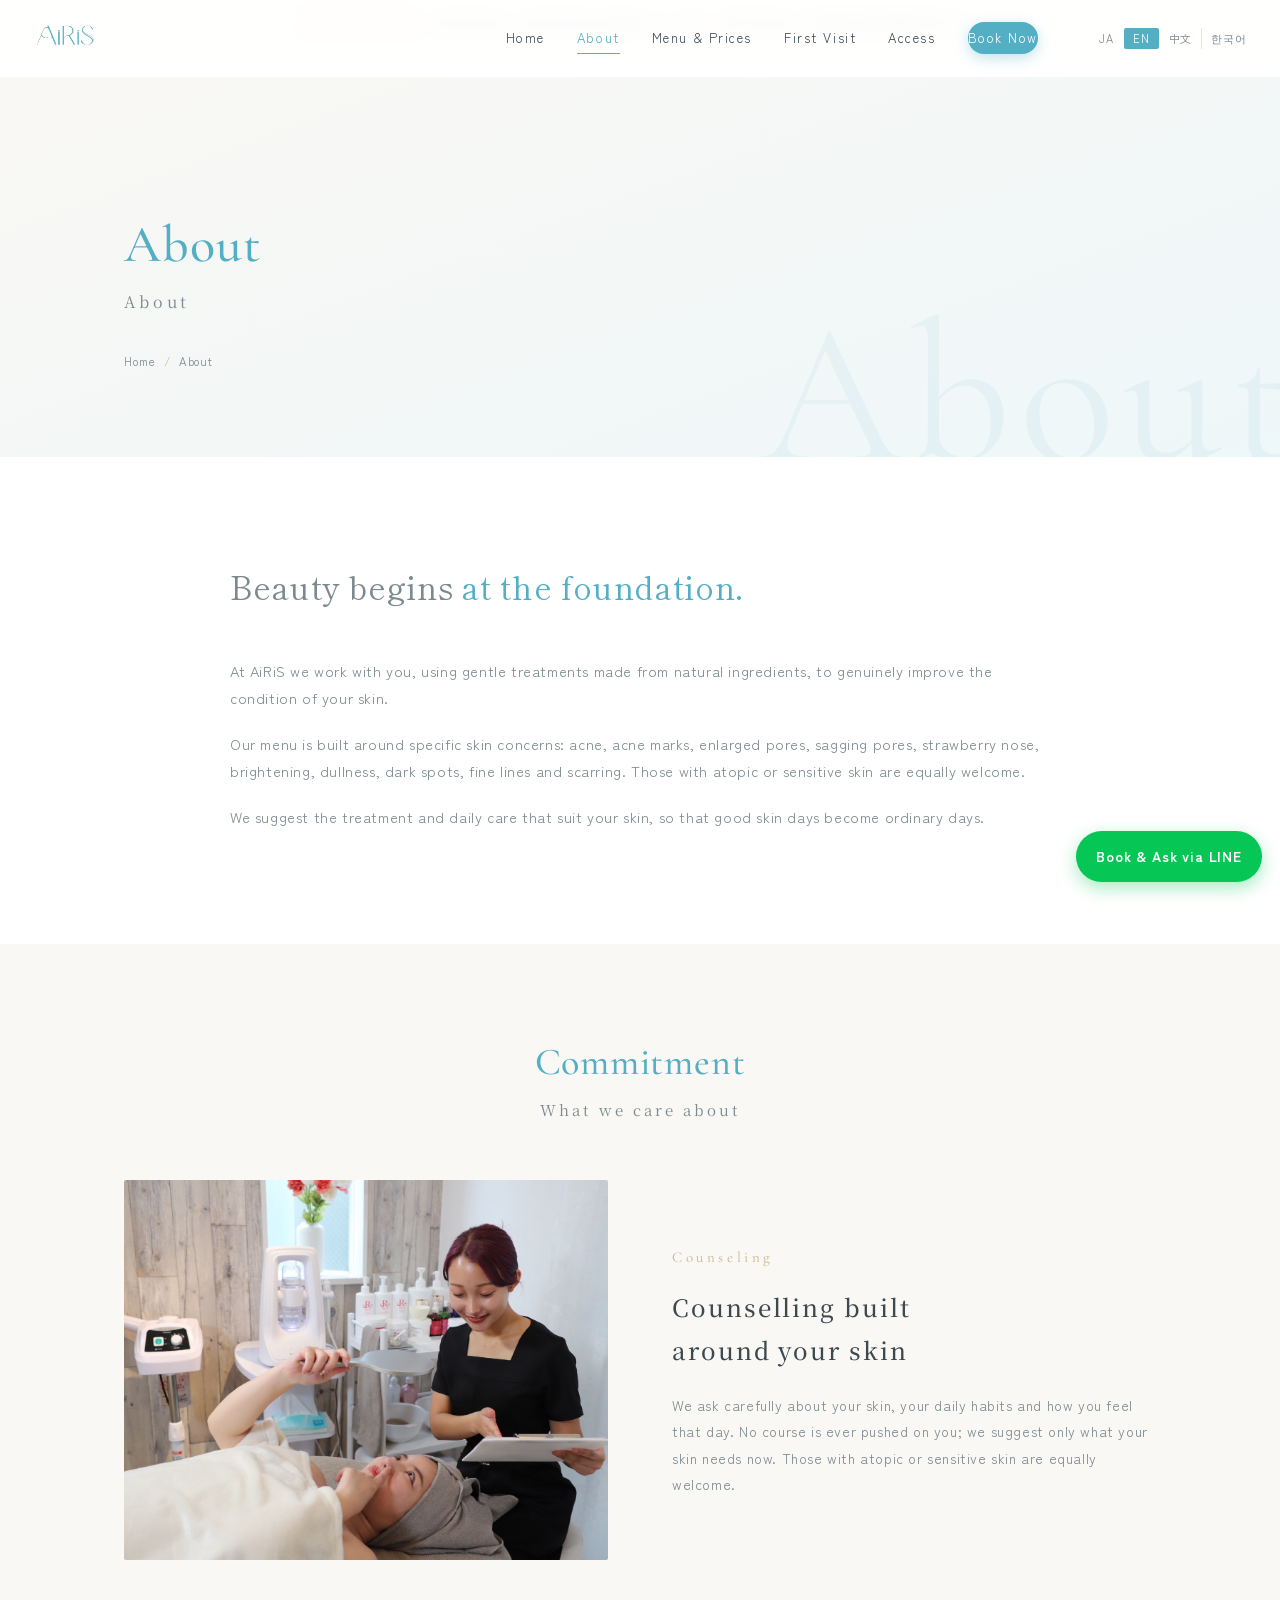
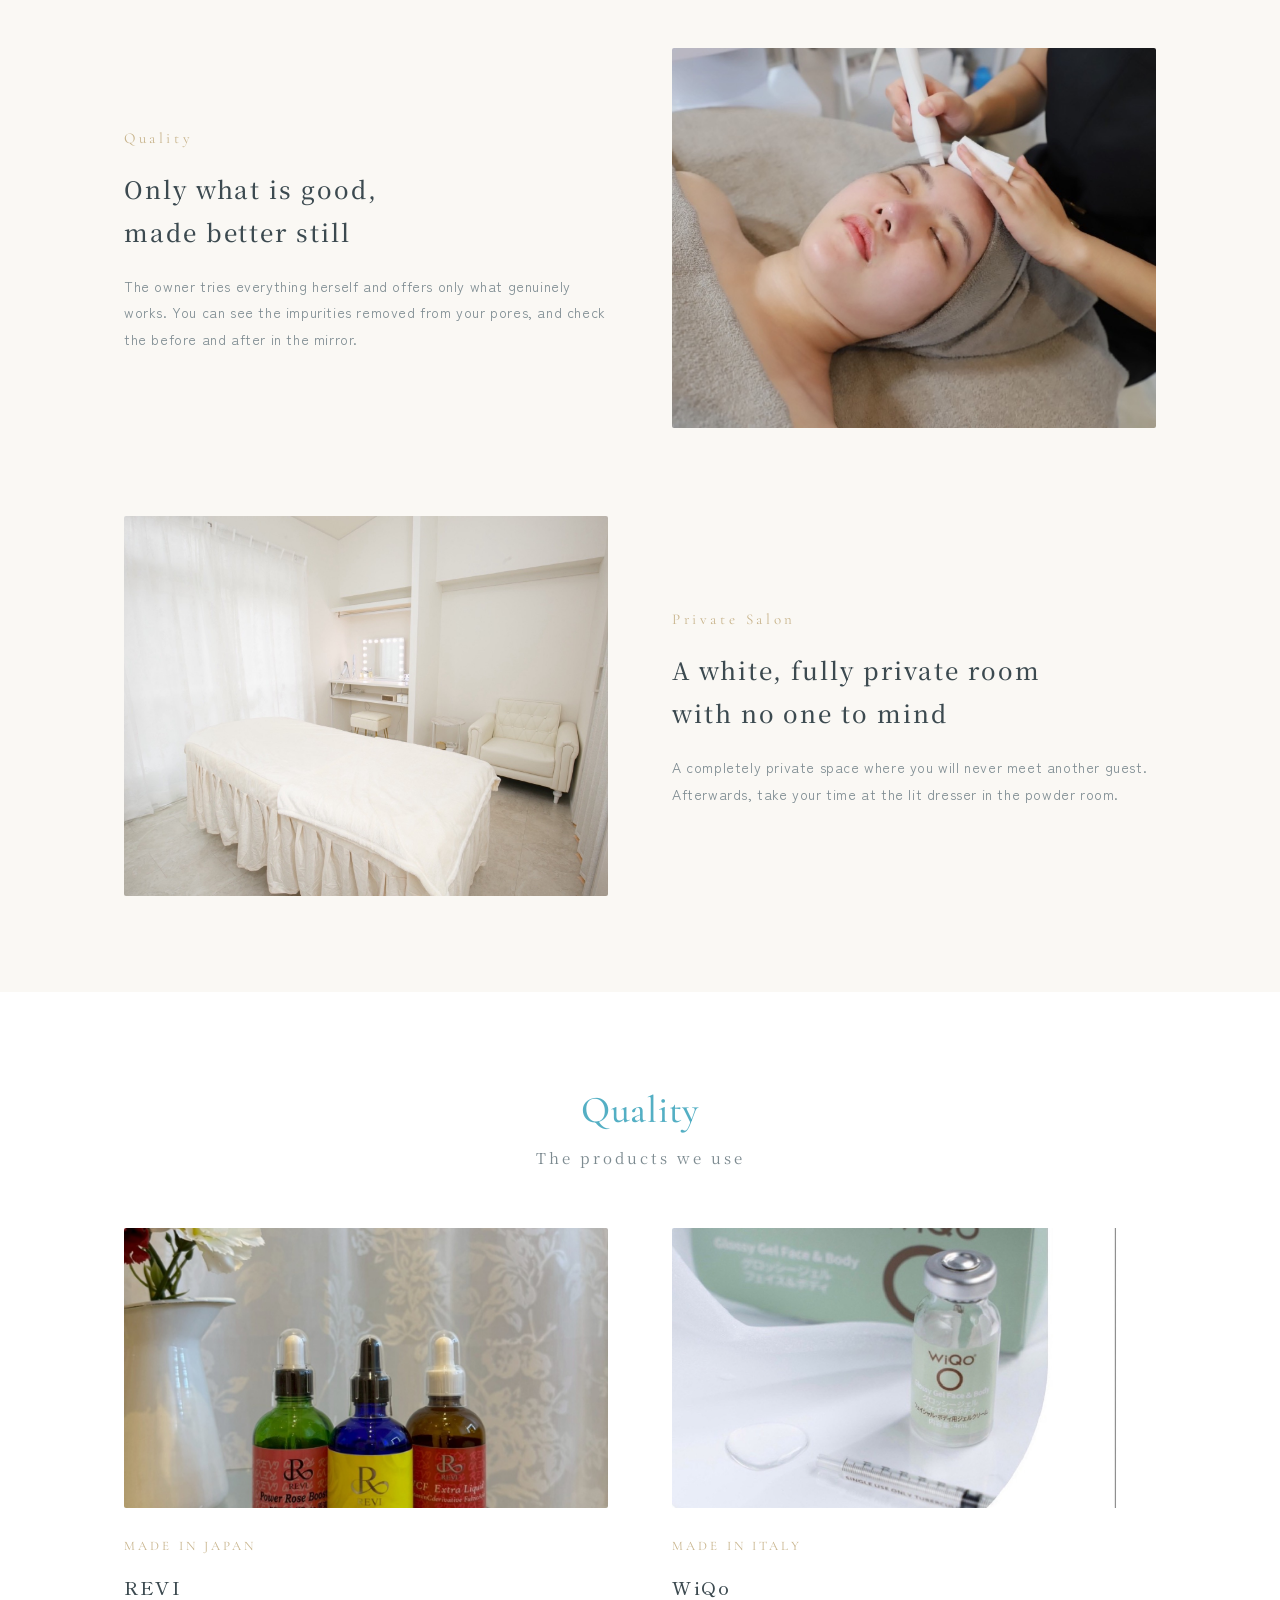
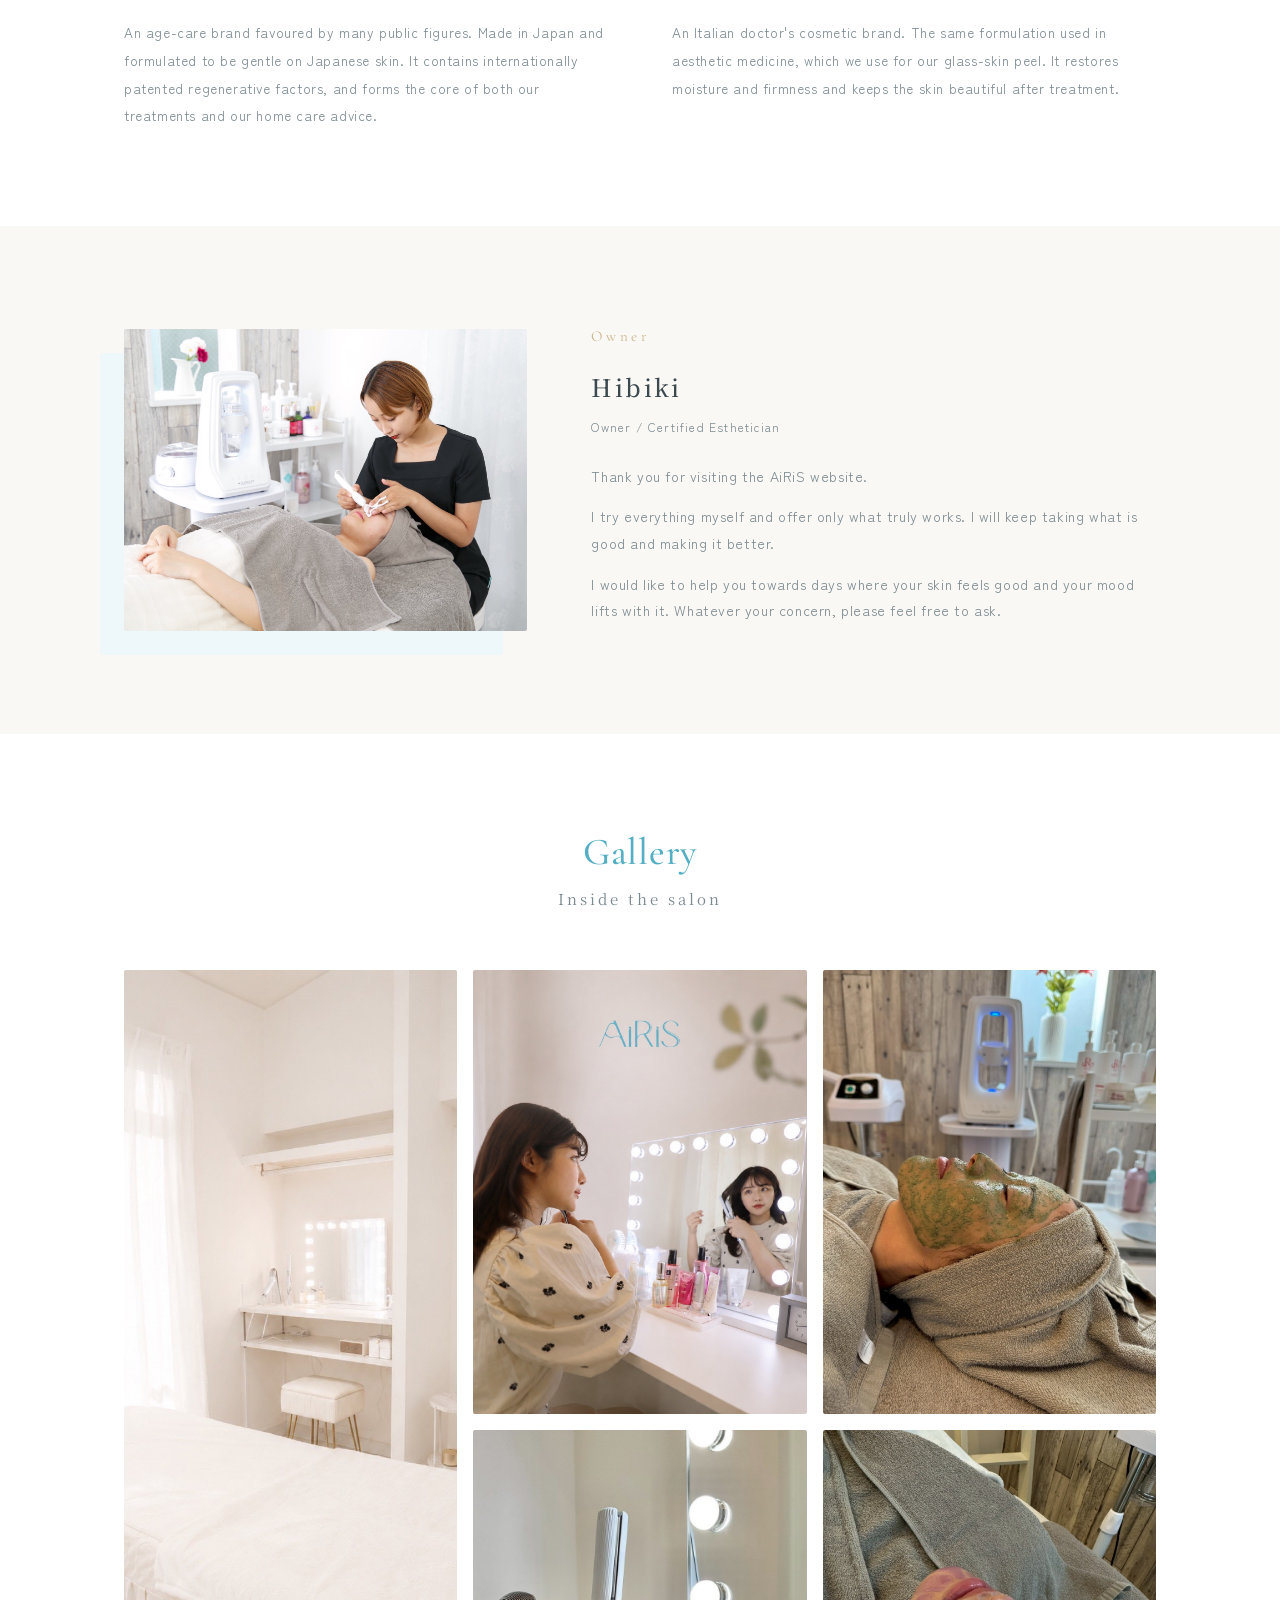
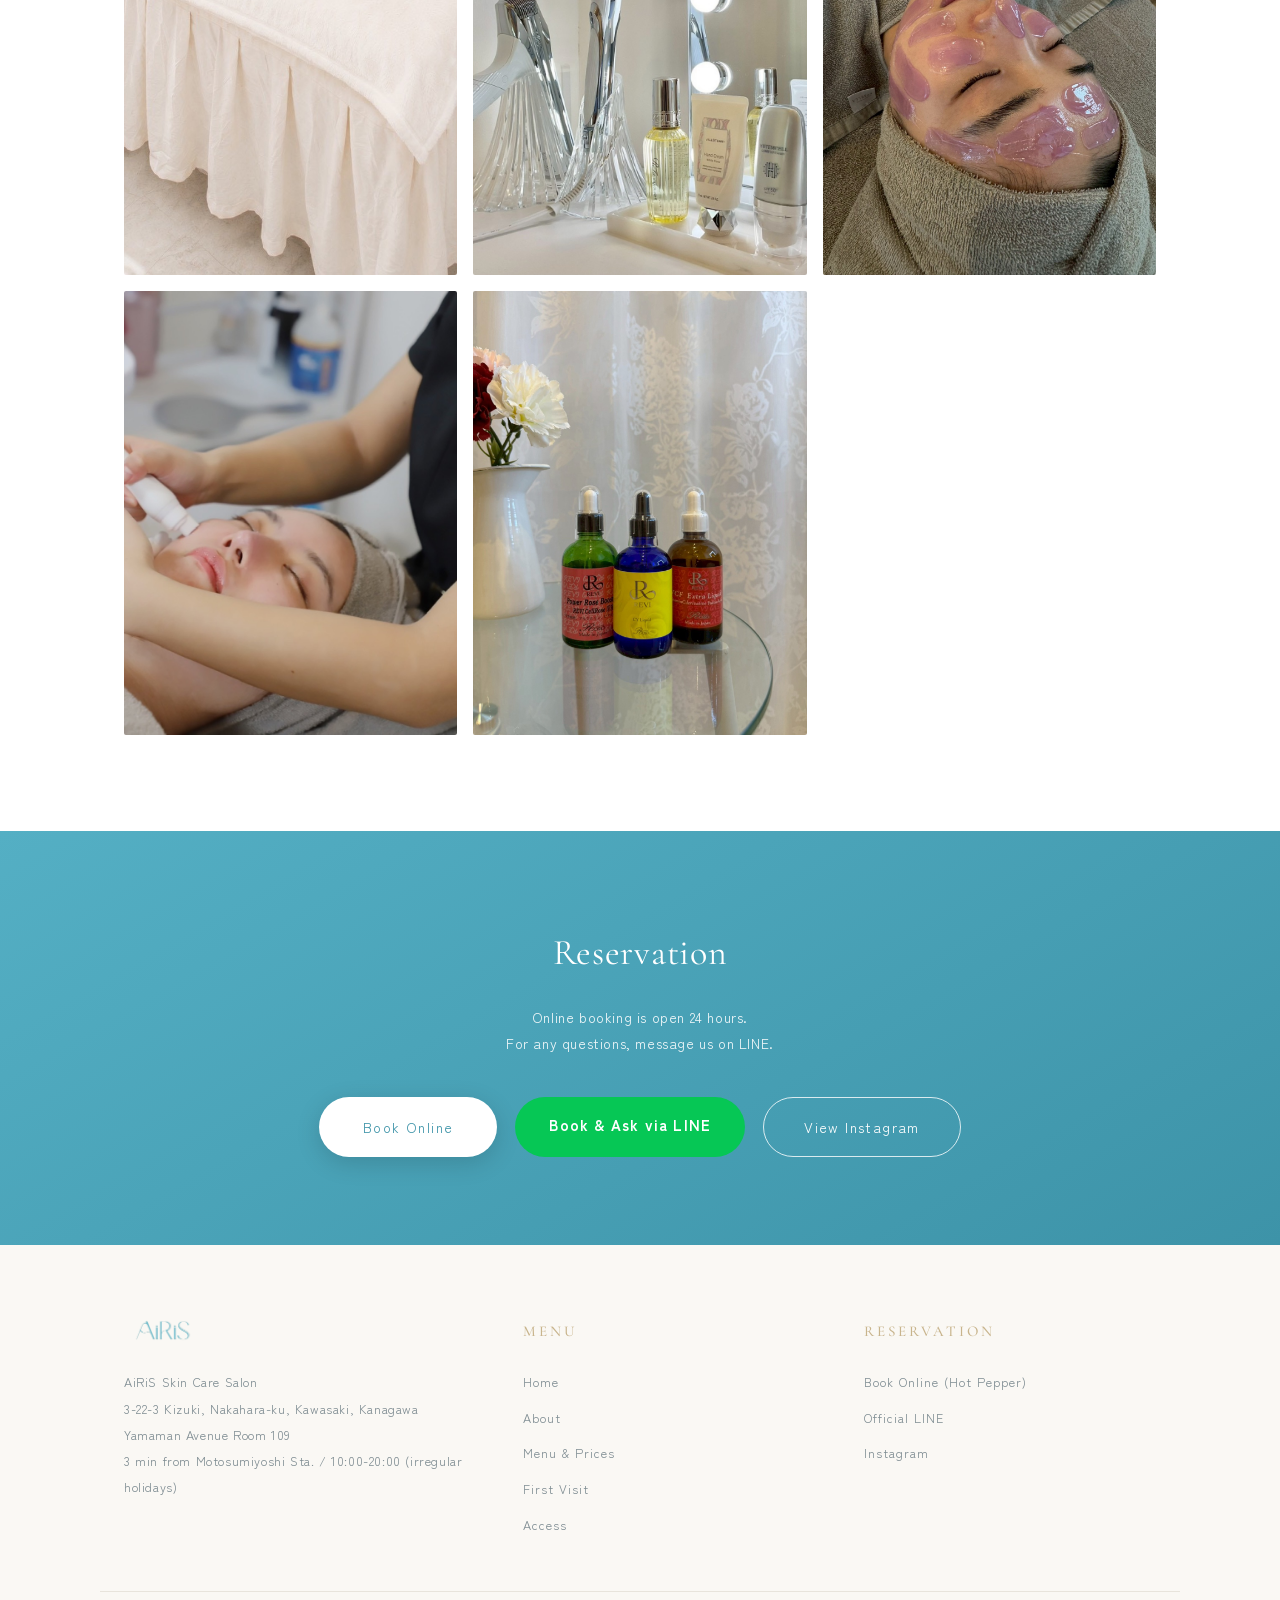
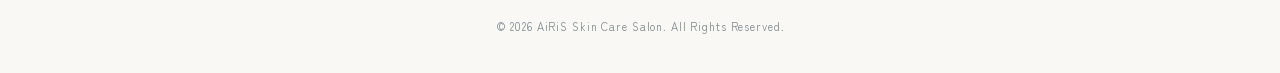
==== commit c2bc7e3b: "休業のお知らせバーを全ページに追加（10/16〜12/16） Co-Authored-By: Claude Sonnet 4.6 <noreply@anthropic.com>" ====
--- a/about.html
+++ b/about.html
@@ -54,7 +54,7 @@
 .gallery-grid div{min-height:220px;}
 @media(max-width:900px){
   .philosophy .lead{font-size:23px;line-height:1.9;letter-spacing:.08em;margin-bottom:20px;}
-  .philosophy .lead br{display:none;}
+  html[lang="ja"] .philosophy .lead br{display:none;}
   .philosophy p{font-size:13.5px;}
   .product-grid,.owner-grid{grid-template-columns:1fr;gap:24px;}
   .product-card img{height:44vw;min-height:165px;}
@@ -69,6 +69,14 @@
 </style>
 </head>
 <body>
+
+<!-- 休業のお知らせ -->
+<div class="notice-bar">
+  <div class="notice-inner">
+    <span class="notice-label">休業のお知らせ</span>
+    <span class="notice-text">10月16日(木)〜12月16日(木)は休業いたします。12月17日(木)より通常営業を再開予定です。</span>
+  </div>
+</div>
 
 <header id="header">
   <div class="header-inner">
@@ -258,7 +266,7 @@
 </footer>
 
 <script src="assets/js/main.js"></script>
-<script src="assets/js/i18n.js"></script>
+<script src="assets/js/i18n.js?v=20260903c"></script>
   <a class="line-float" href="https://lin.ee/OLIGNB0" target="_blank" rel="noopener">LINEで予約・相談</a>
 </body>
 </html>
--- a/assets/css/style.css
+++ b/assets/css/style.css
@@ -346,6 +346,13 @@
   .sp-nav.open{max-height:620px;}
 }
 
+/* 休業のお知らせバー（2026-10〜12） */
+.notice-bar{background:#fdf6ec;border-bottom:1px solid #e8d9b8;padding:9px 0;text-align:center;}
+.notice-inner{max-width:1080px;margin:0 auto;padding:0 24px;display:flex;align-items:center;justify-content:center;gap:16px;flex-wrap:wrap;}
+.notice-label{font-family:'Cormorant Garamond',serif;font-size:11px;letter-spacing:.22em;color:var(--gold);border:1px solid var(--gold);padding:2px 10px;white-space:nowrap;}
+.notice-text{font-size:12.5px;color:var(--ink);letter-spacing:.05em;line-height:1.7;}
+@media(max-width:640px){.notice-text{font-size:11.5px;text-align:center;}}
+
 /* LINE導線(2026-08-25追加) */
 .btn-line{display:inline-block;background:#06C755;color:#fff;padding:14px 34px;border-radius:999px;font-weight:600;letter-spacing:.08em;}
 .btn-line:hover{opacity:.85;}
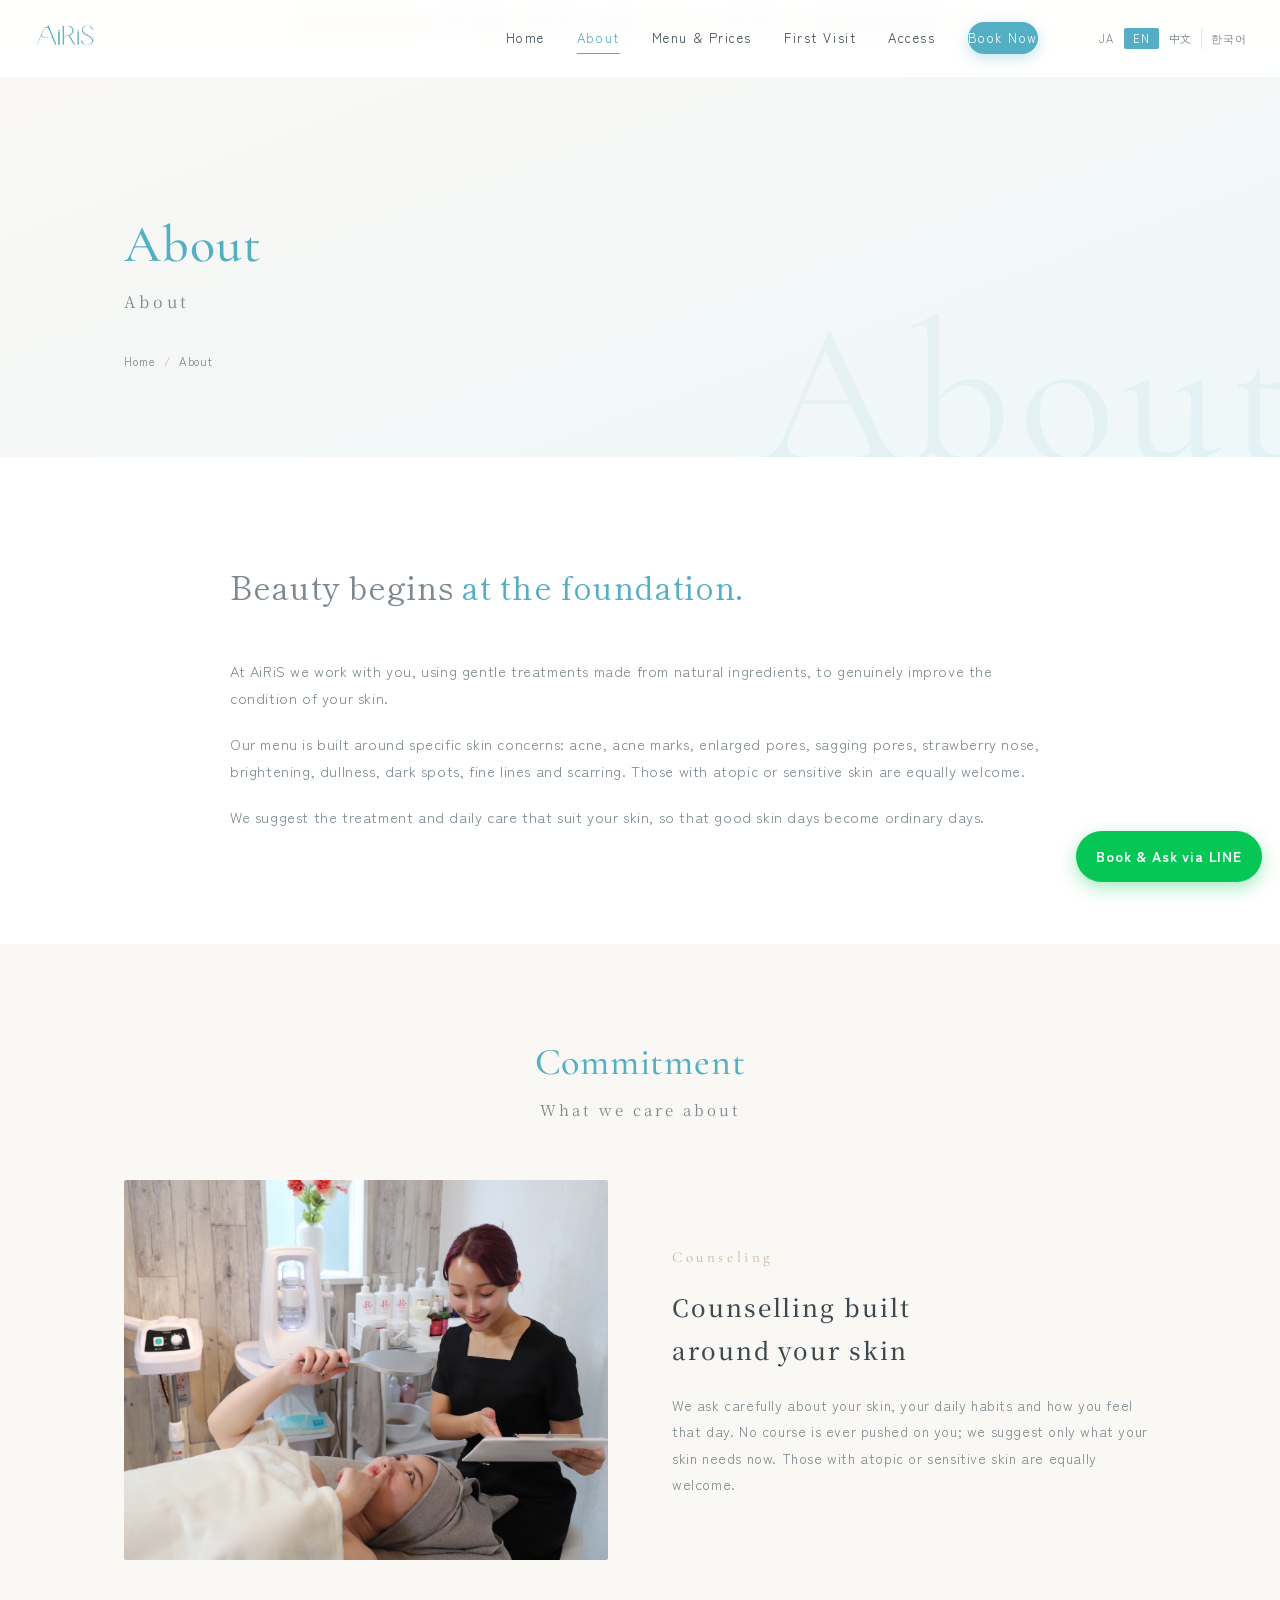
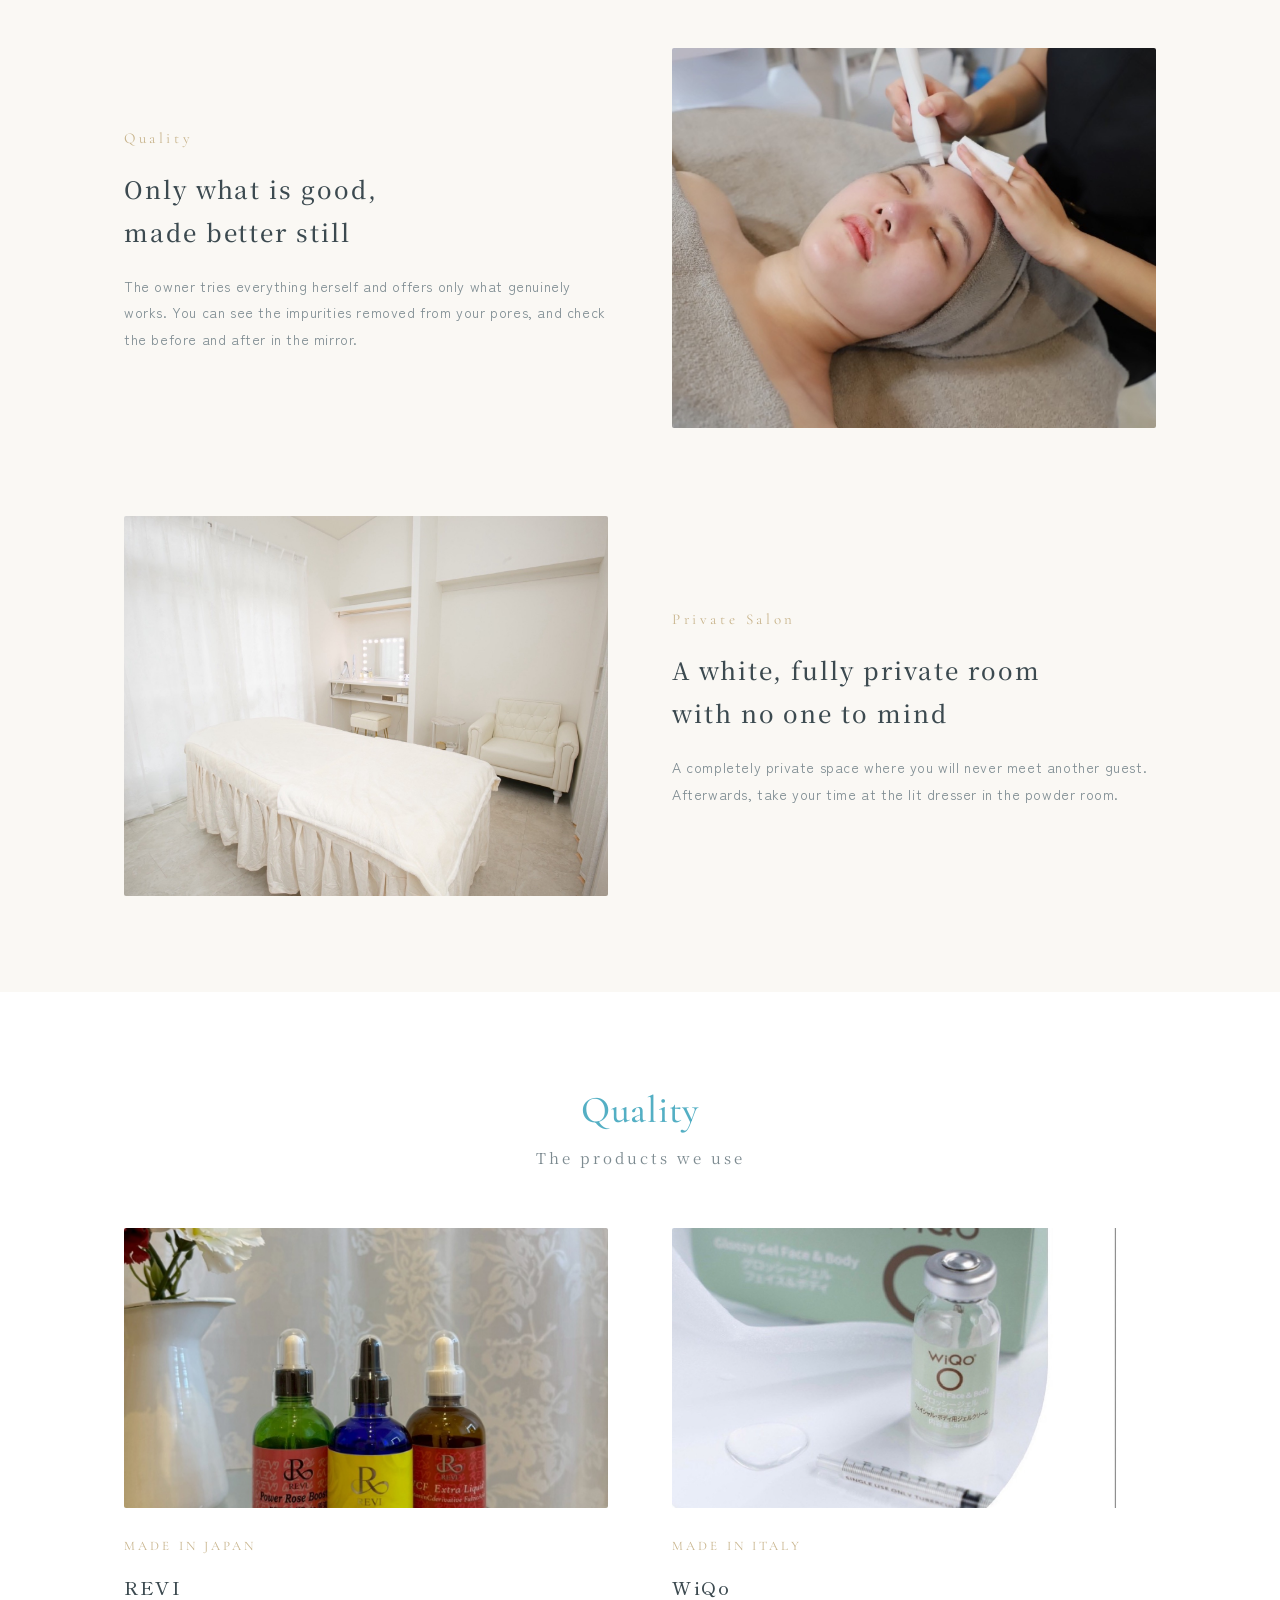
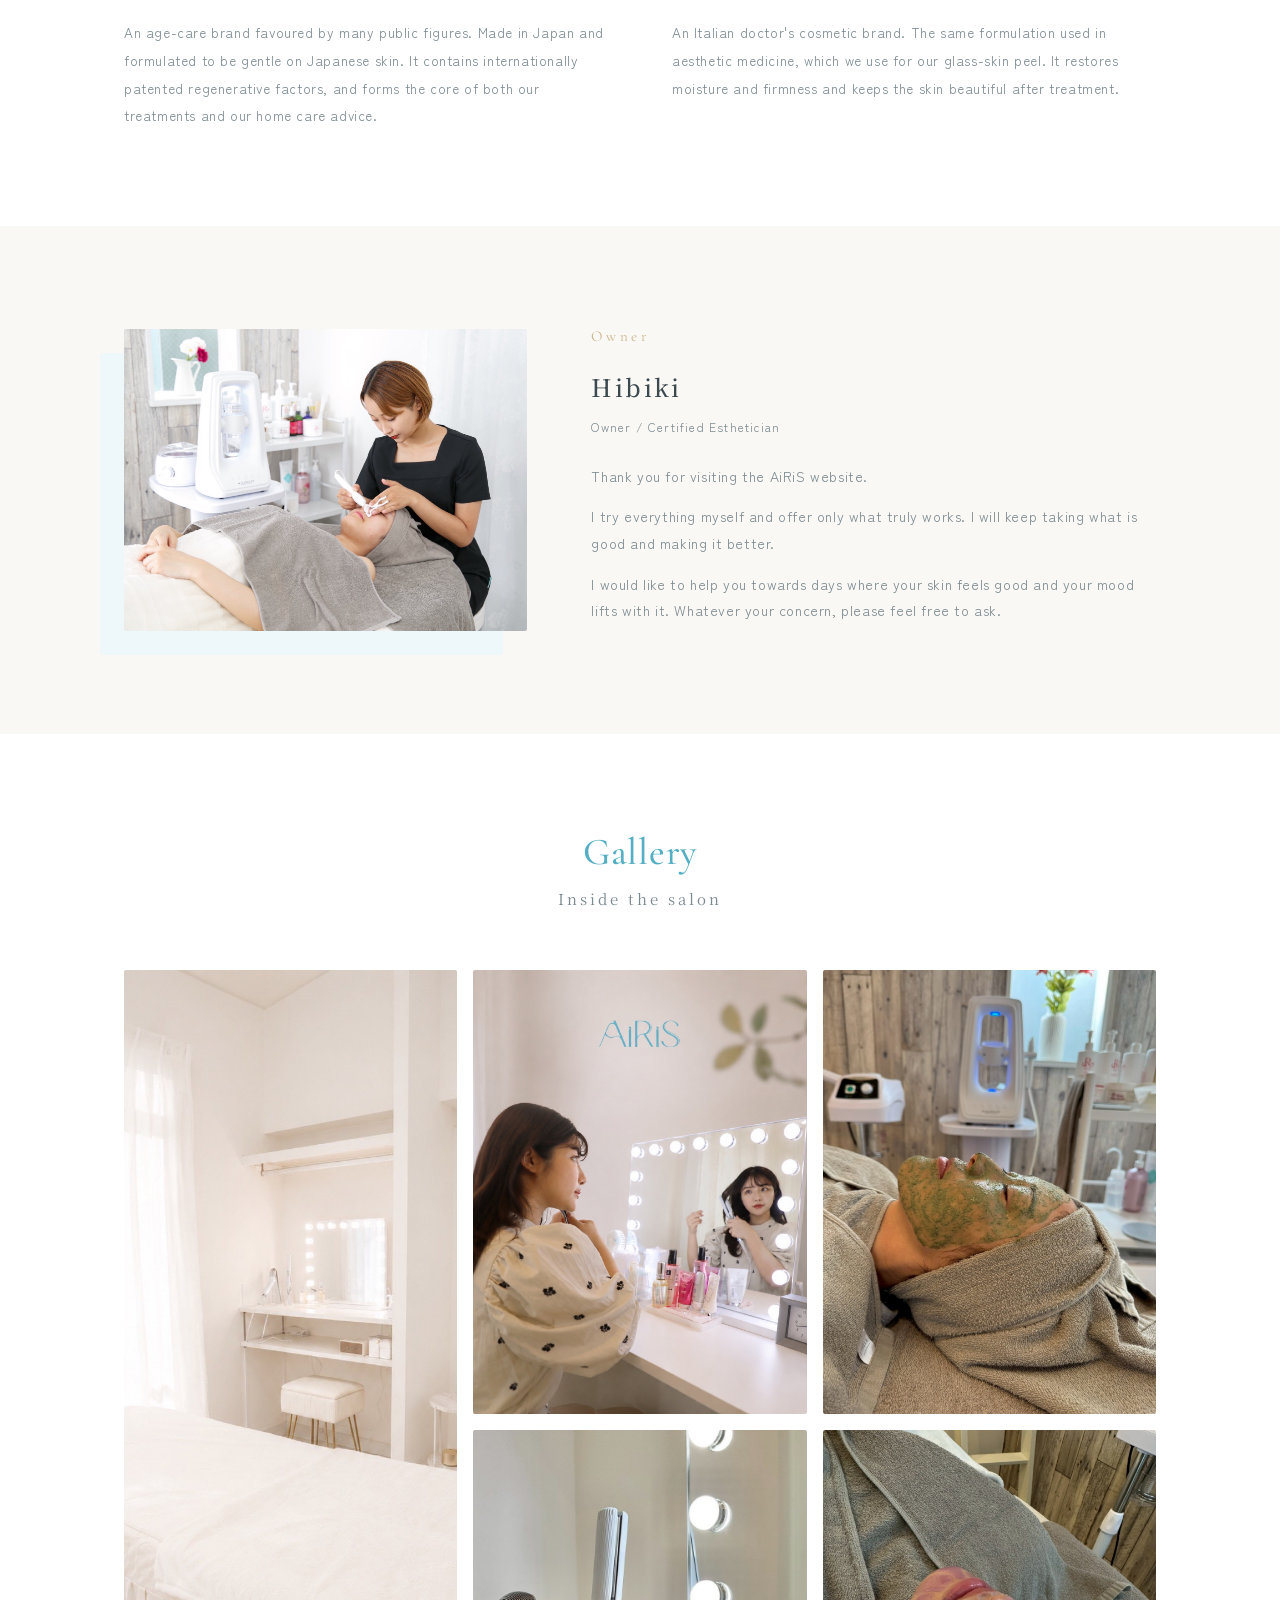
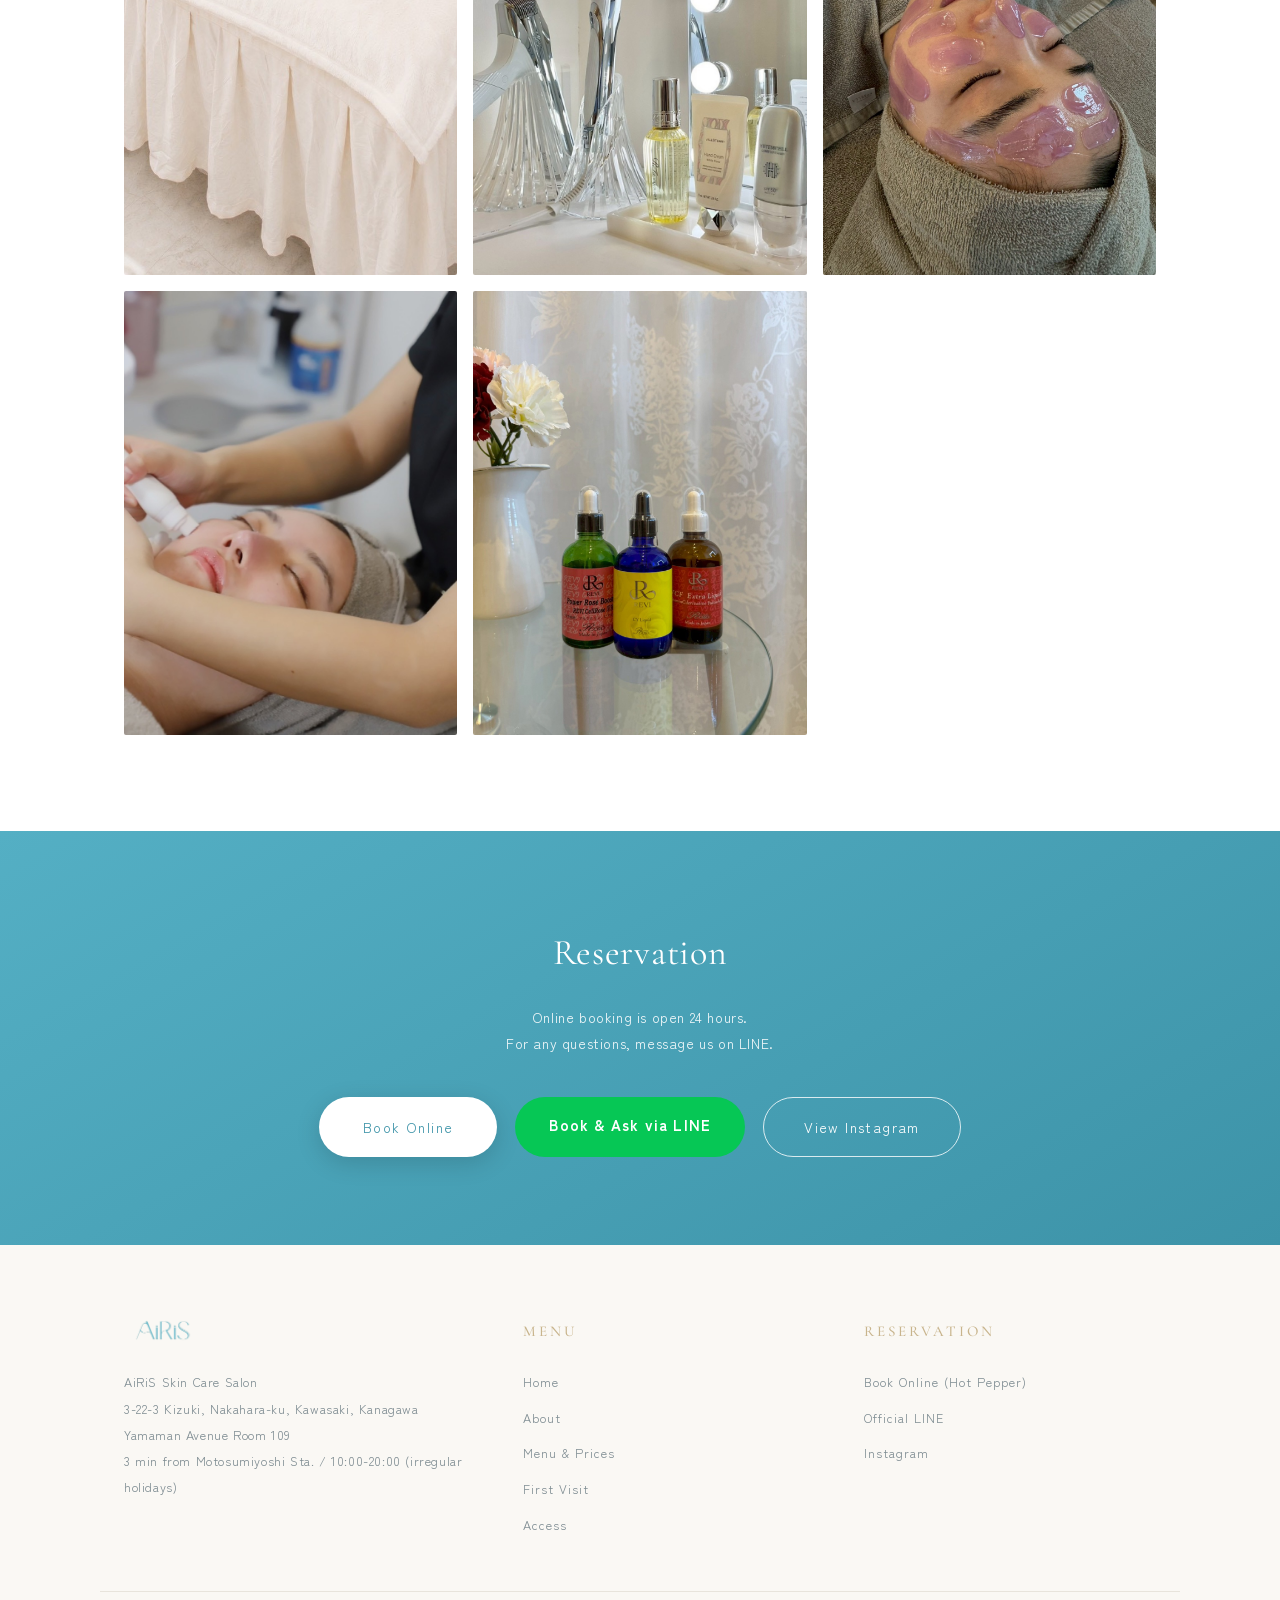
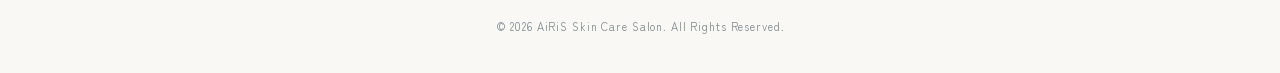
==== commit 6c8935ac: "休業のお知らせ: 曜日表記を修正（10/16金・12/16水） Co-Authored-By: Claude Fable 5 <noreply@anthropic.com>" ====
--- a/about.html
+++ b/about.html
@@ -74,7 +74,7 @@
 <div class="notice-bar">
   <div class="notice-inner">
     <span class="notice-label">休業のお知らせ</span>
-    <span class="notice-text">10月16日(木)〜12月16日(木)は休業いたします。12月17日(木)より通常営業を再開予定です。</span>
+    <span class="notice-text">10月16日(金)〜12月16日(水)は休業いたします。12月17日(木)より通常営業を再開予定です。</span>
   </div>
 </div>
 
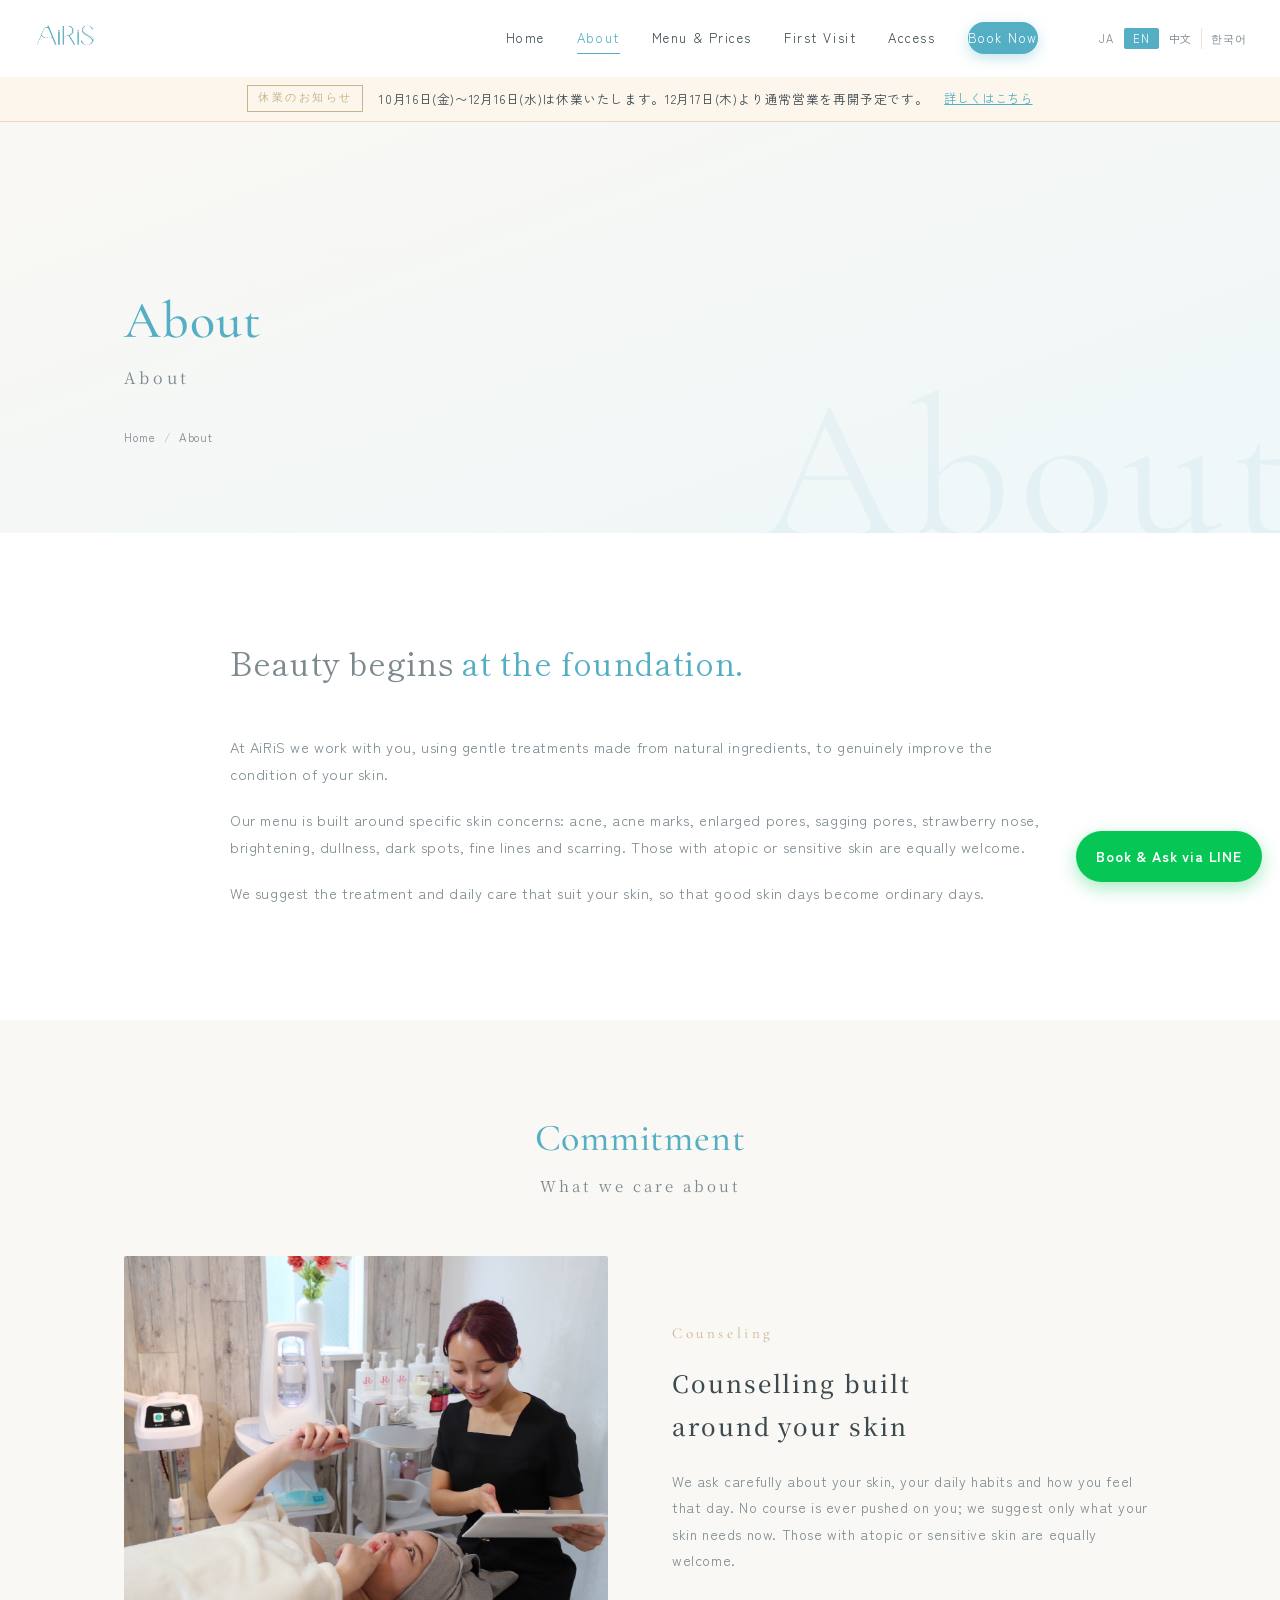
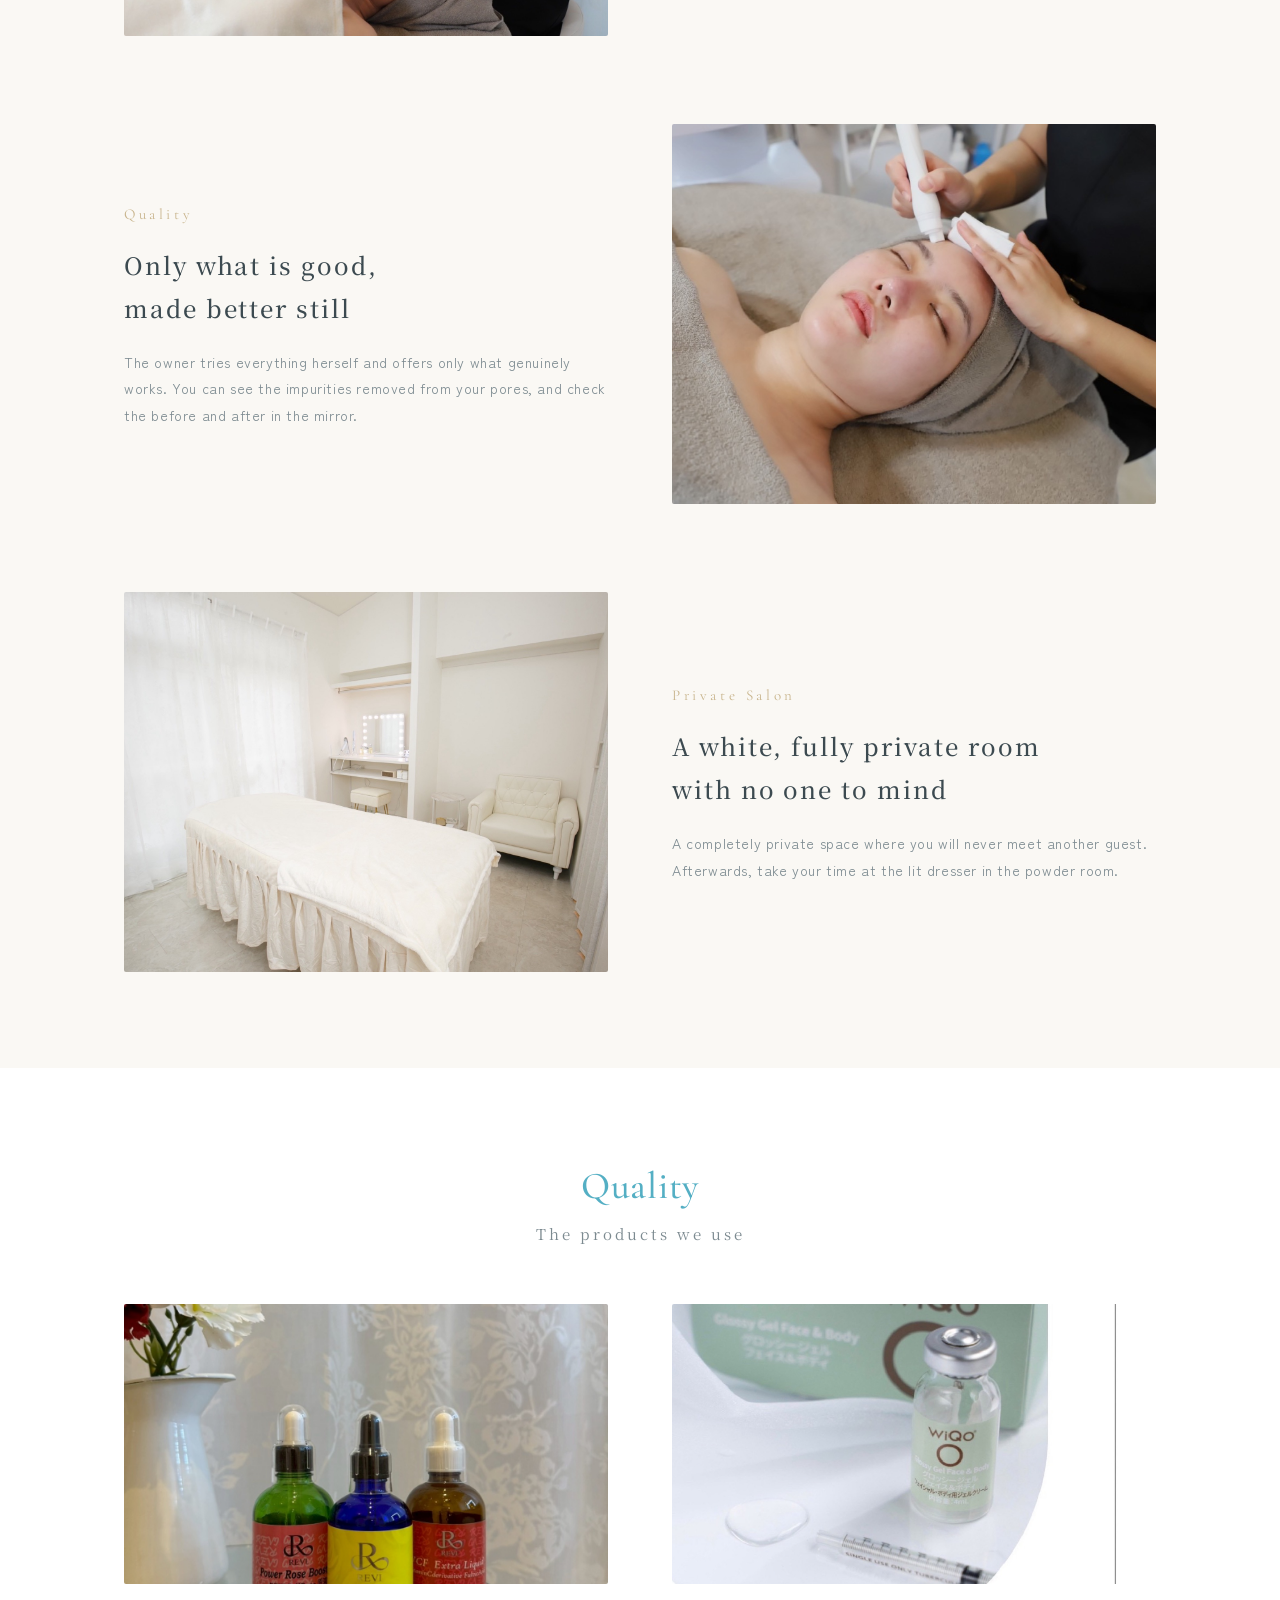
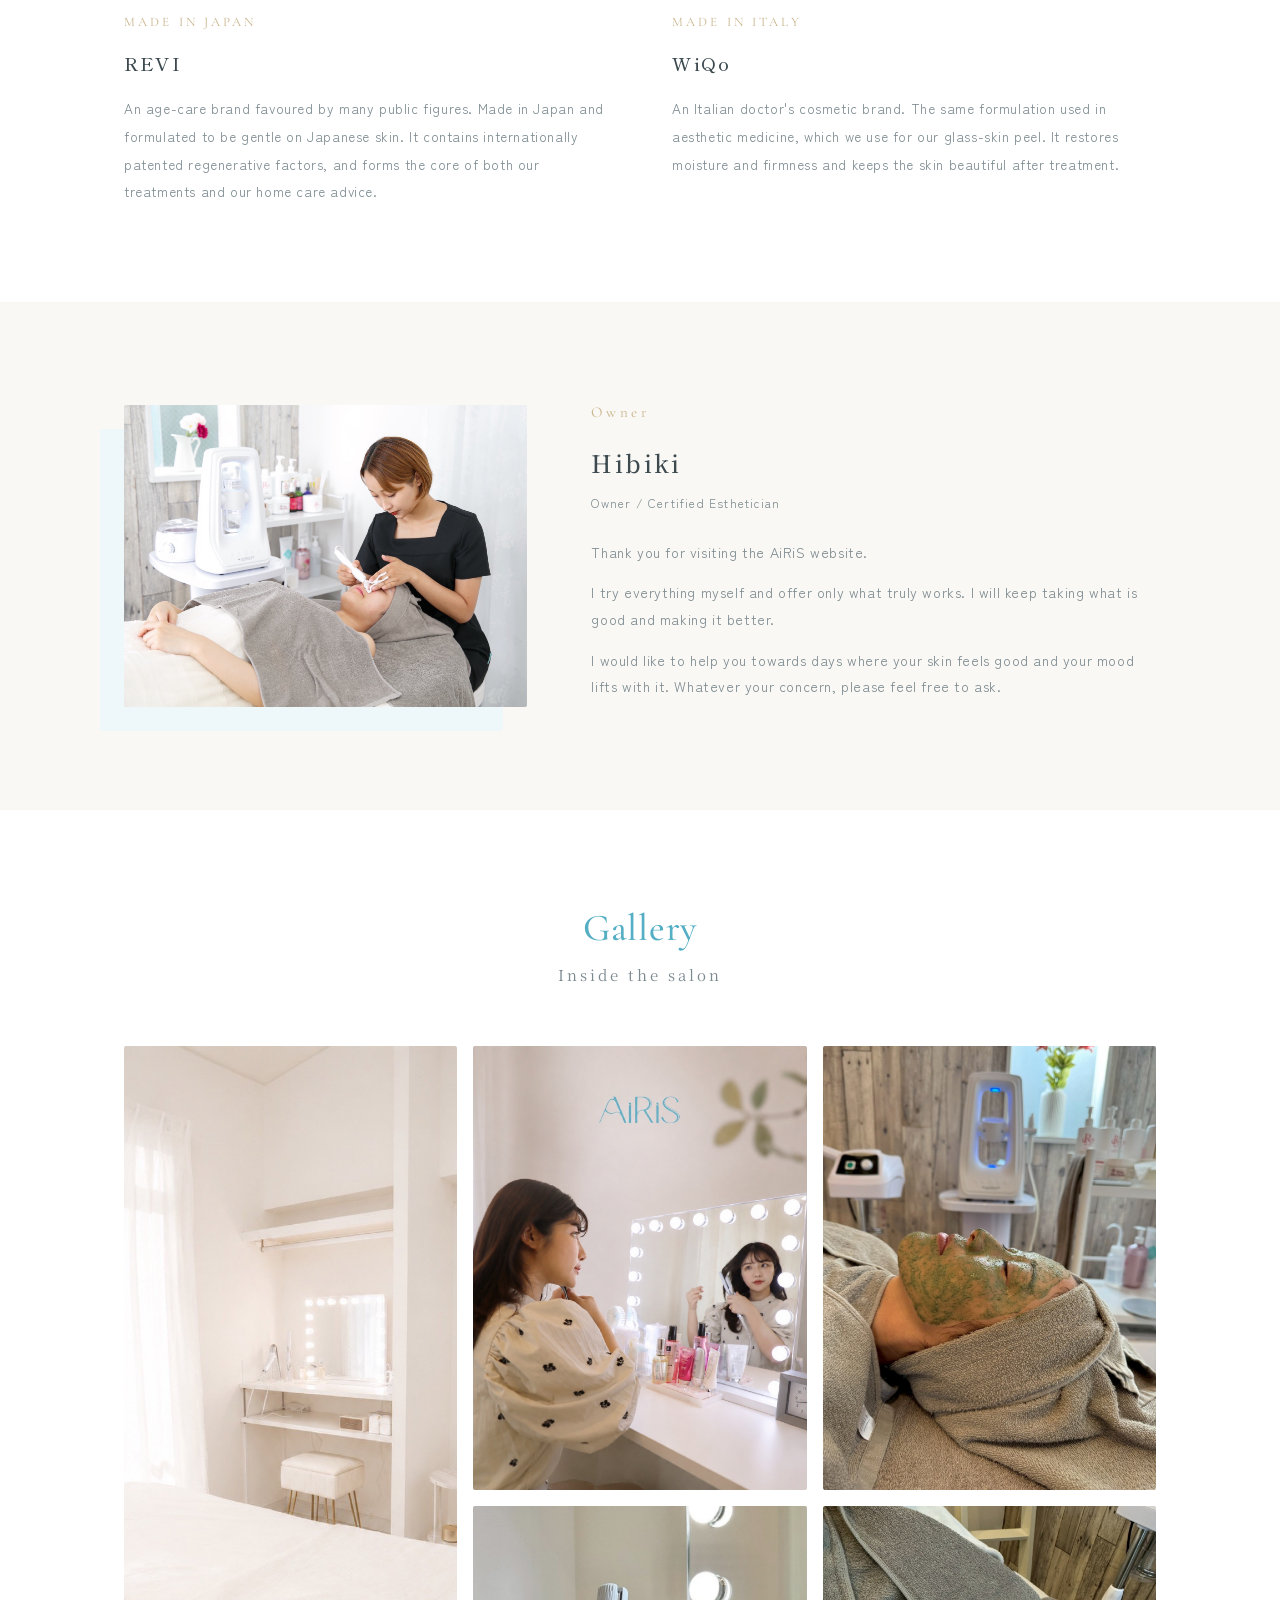
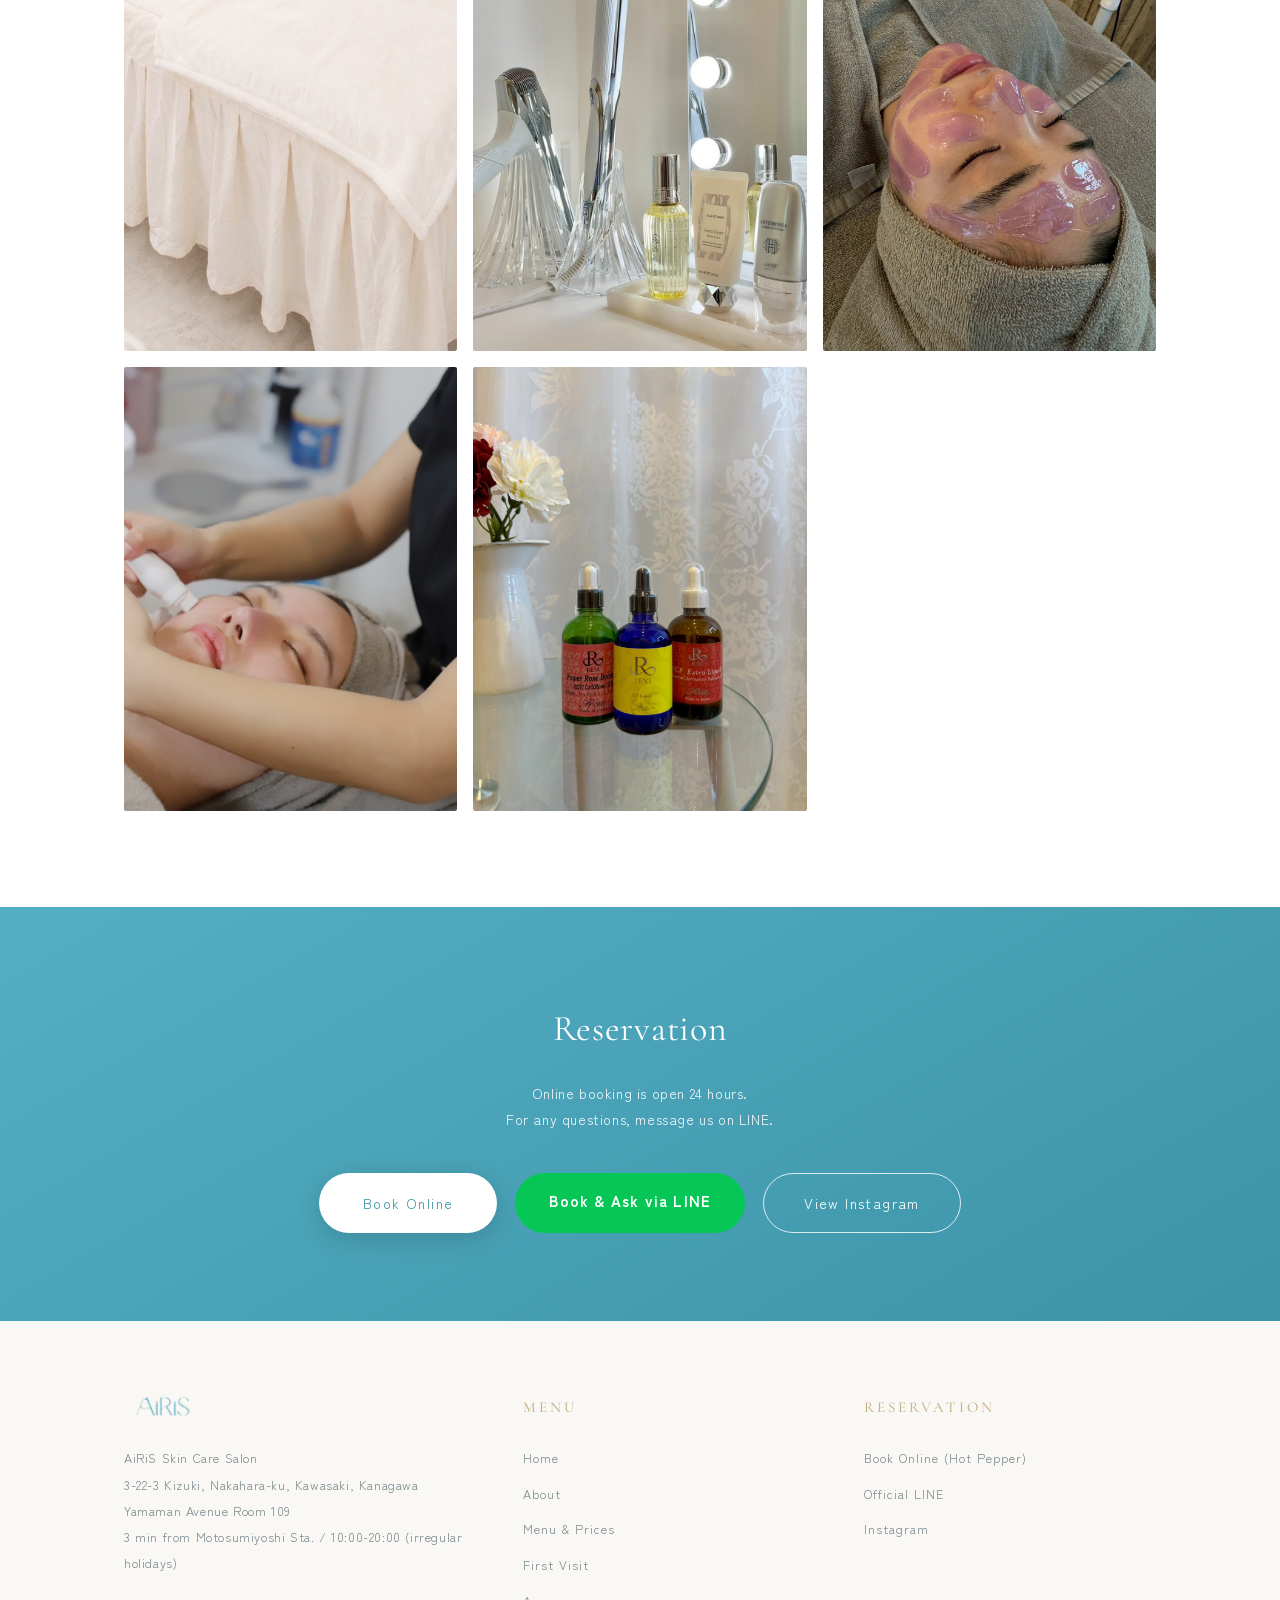
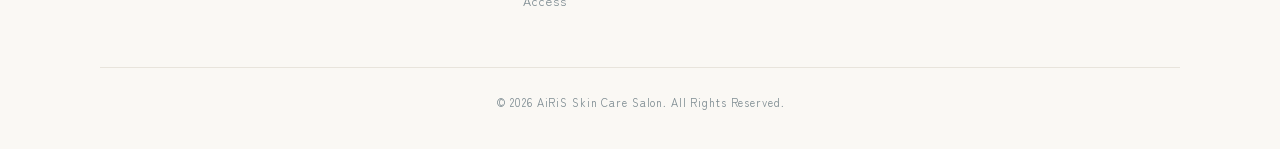
==== commit 8ee08484: "休業のお知らせページ(news.html)を新設し全ページから導線を追加 - NEWS帯とお知らせバーに詳細リンクを追加 - 告知画像(news_kyugyo_20260912.jpg)を掲載 - 本" ====
--- a/about.html
+++ b/about.html
@@ -75,6 +75,7 @@
   <div class="notice-inner">
     <span class="notice-label">休業のお知らせ</span>
     <span class="notice-text">10月16日(金)〜12月16日(水)は休業いたします。12月17日(木)より通常営業を再開予定です。</span>
+    <a class="notice-link" href="news.html">詳しくはこちら</a>
   </div>
 </div>
 
--- a/assets/css/style.css
+++ b/assets/css/style.css
@@ -347,10 +347,12 @@
 }
 
 /* 休業のお知らせバー（2026-10〜12） */
-.notice-bar{background:#fdf6ec;border-bottom:1px solid #e8d9b8;padding:9px 0;text-align:center;}
+.notice-bar{background:#fdf6ec;border-bottom:1px solid #e8d9b8;padding:9px 0;text-align:center;margin-top:76px;}
+@media(max-width:900px){ .notice-bar{margin-top:68px;} }
 .notice-inner{max-width:1080px;margin:0 auto;padding:0 24px;display:flex;align-items:center;justify-content:center;gap:16px;flex-wrap:wrap;}
 .notice-label{font-family:'Cormorant Garamond',serif;font-size:11px;letter-spacing:.22em;color:var(--gold);border:1px solid var(--gold);padding:2px 10px;white-space:nowrap;}
 .notice-text{font-size:12.5px;color:var(--ink);letter-spacing:.05em;line-height:1.7;}
+.notice-link{font-size:12px;color:var(--primary);text-decoration:underline;letter-spacing:.05em;white-space:nowrap;}
 @media(max-width:640px){.notice-text{font-size:11.5px;text-align:center;}}
 
 /* LINE導線(2026-08-25追加) */
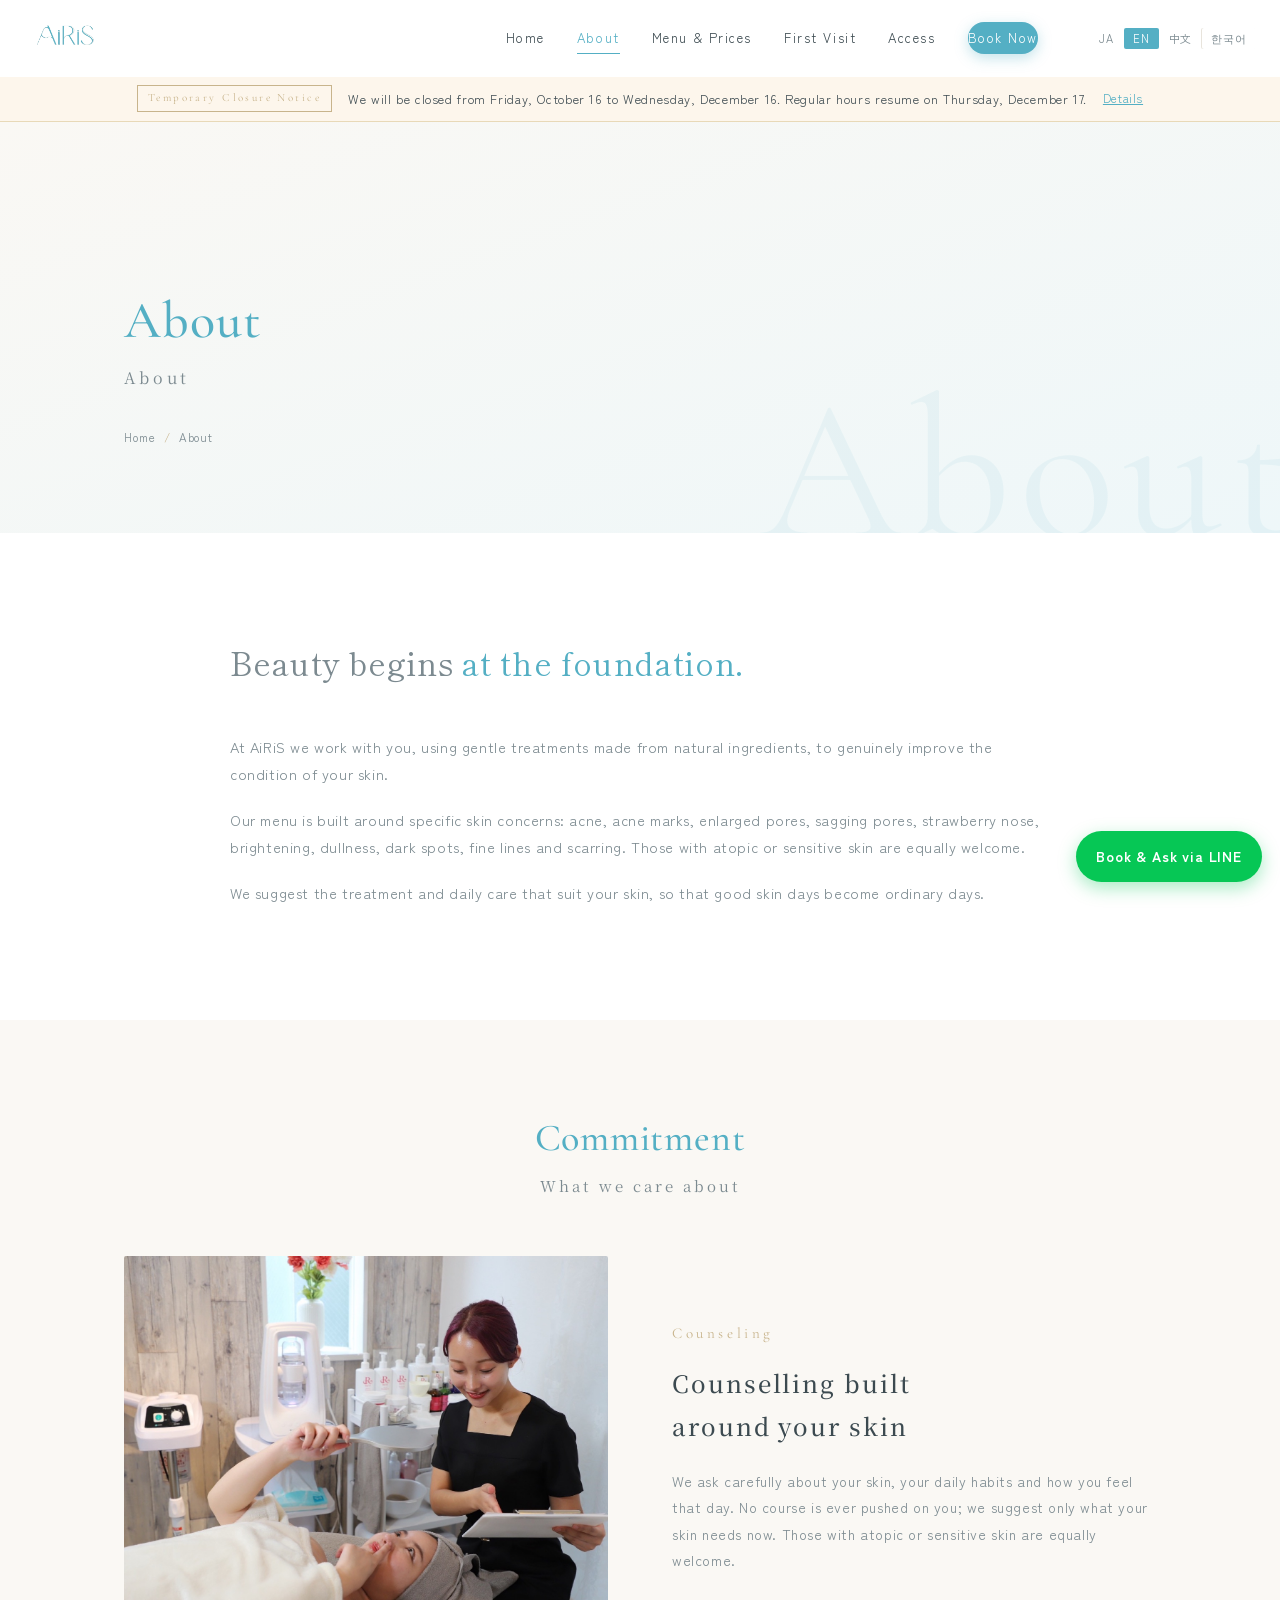
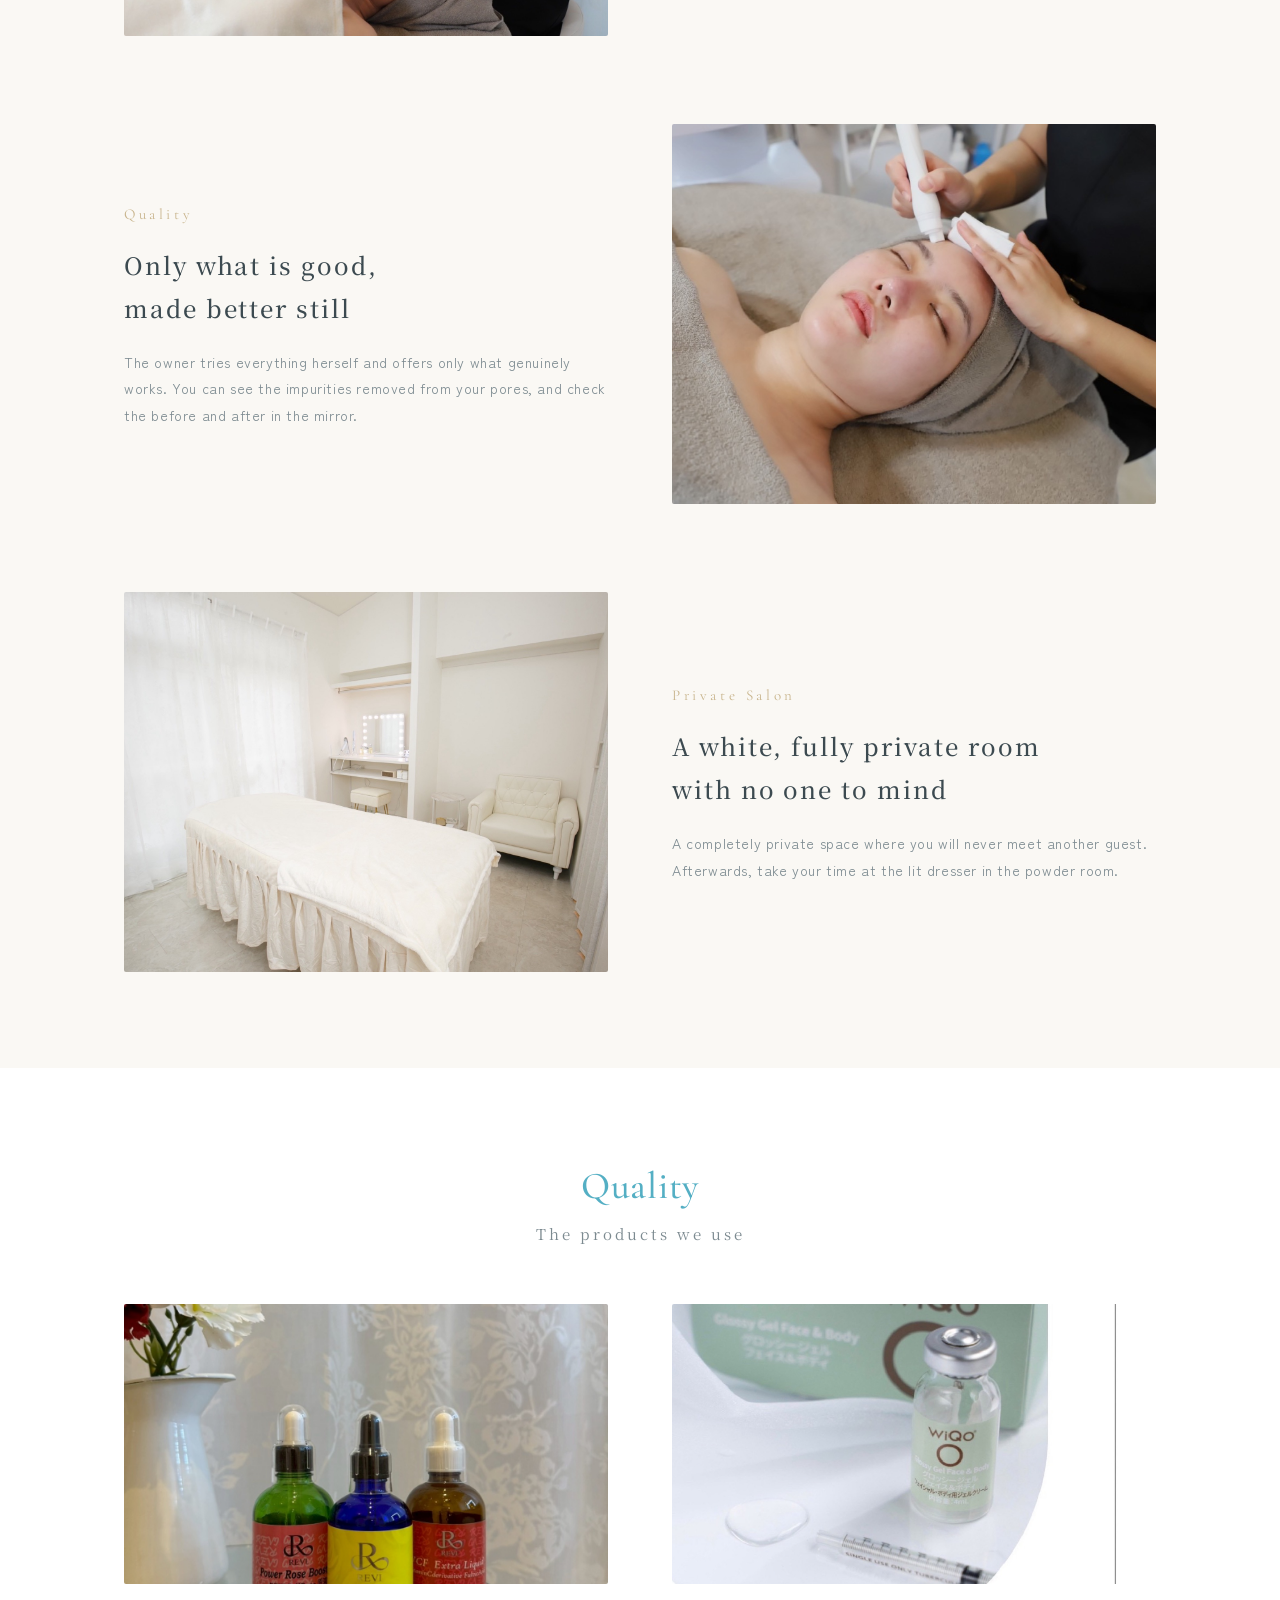
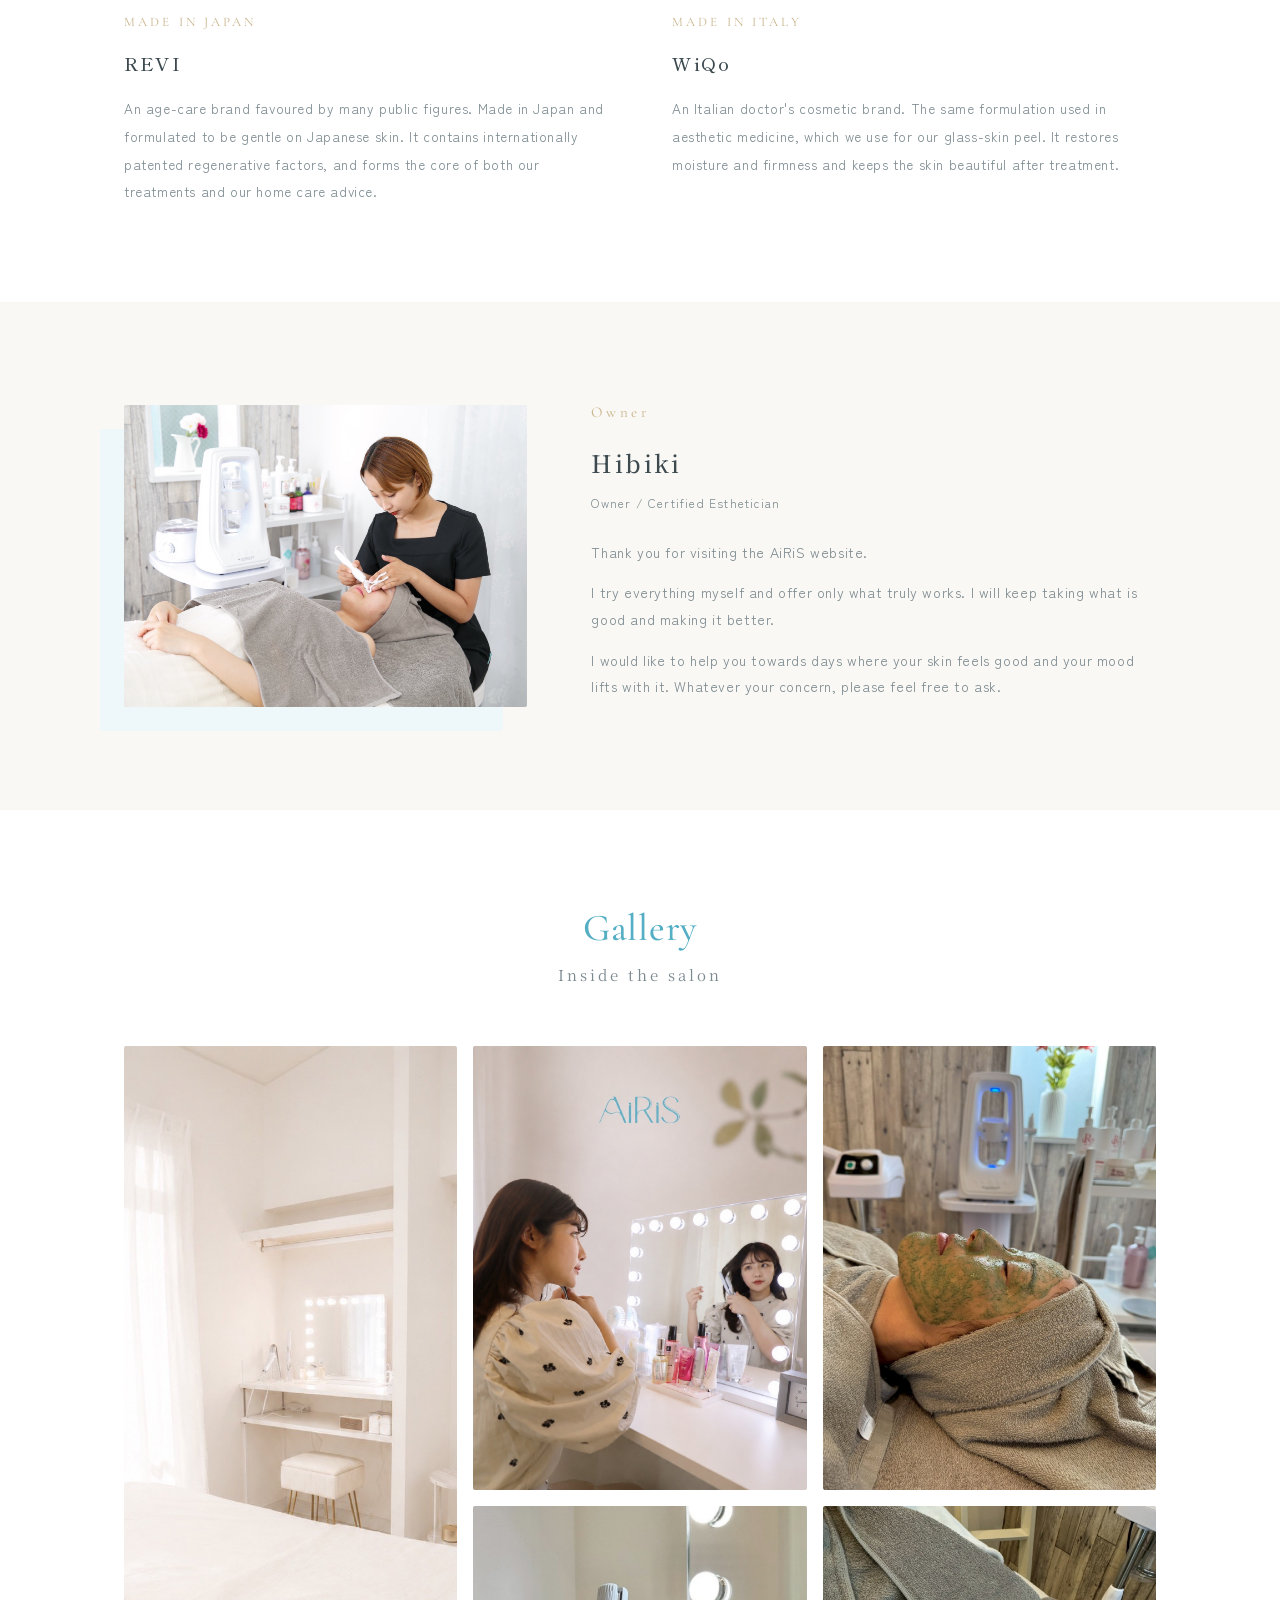
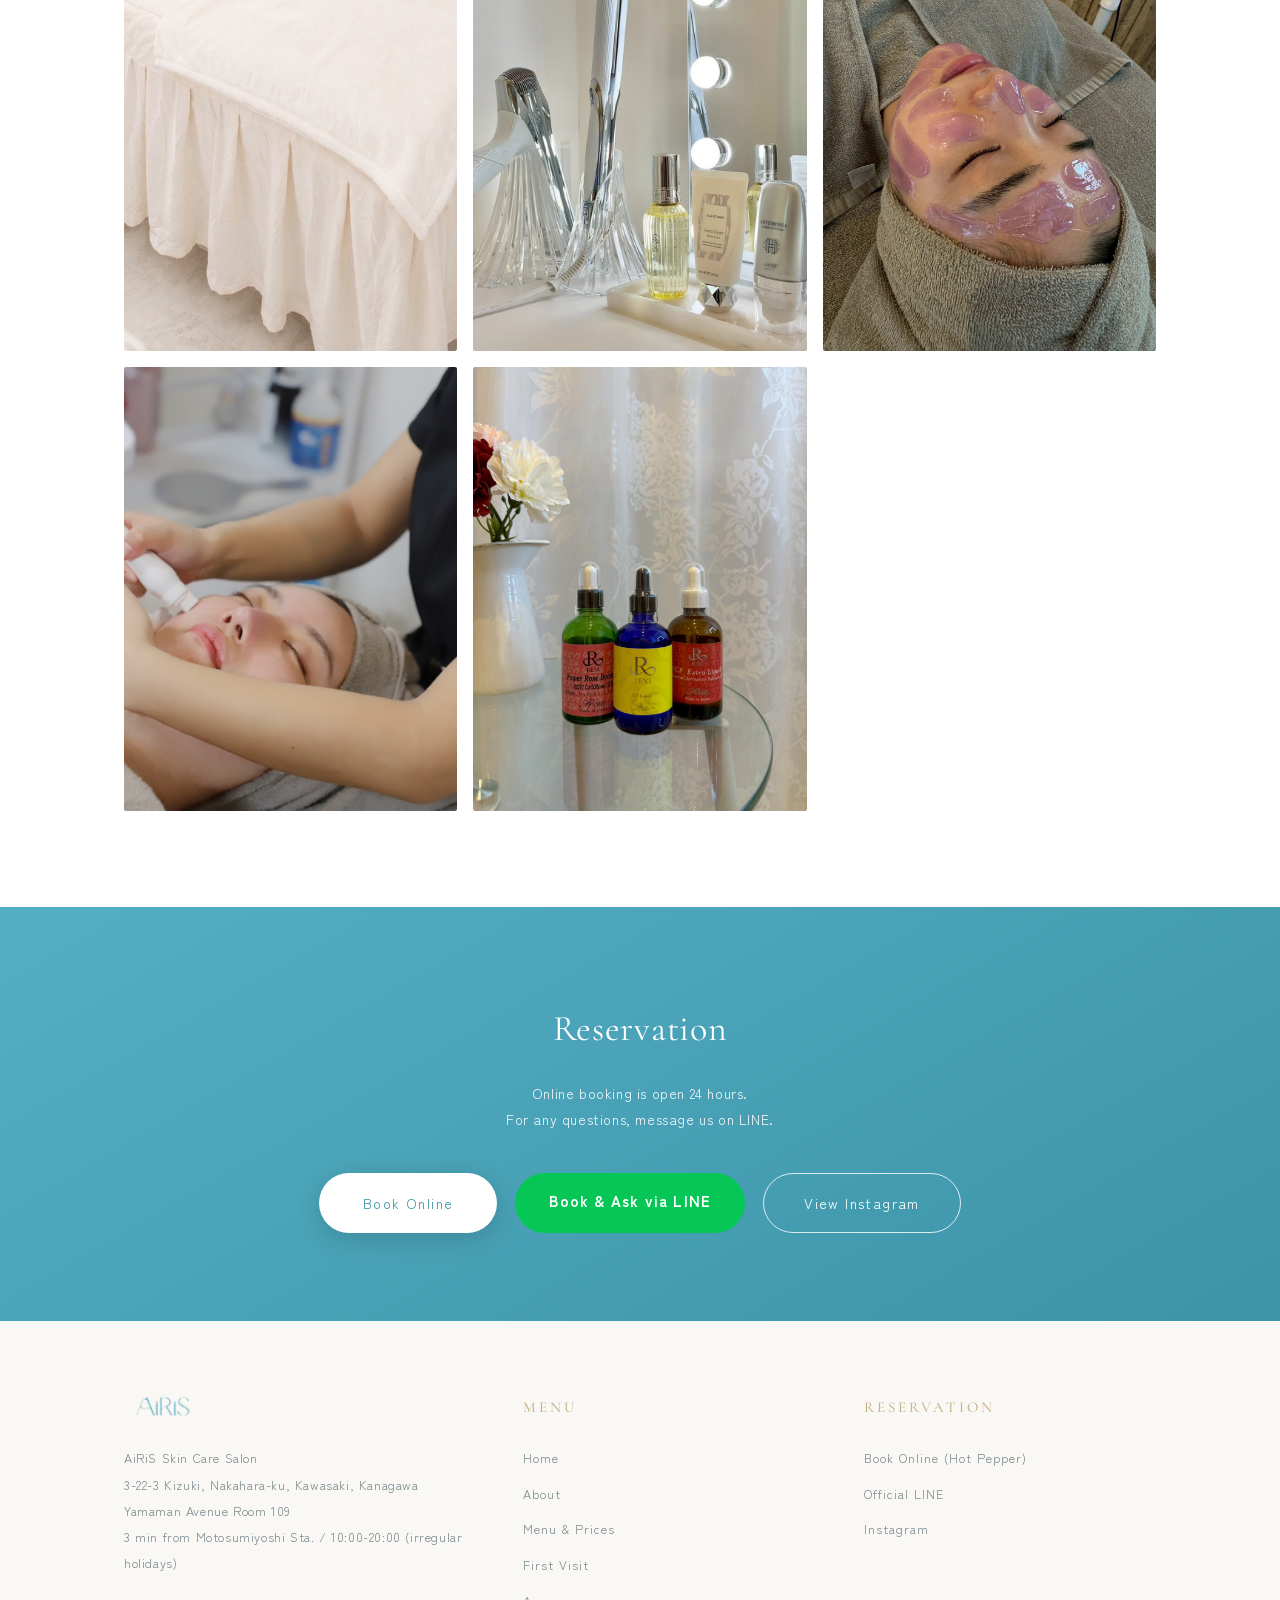
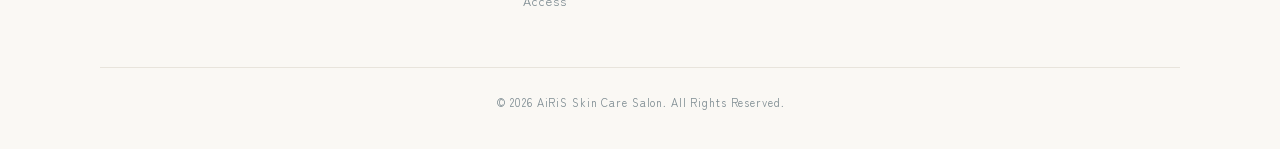
==== commit 30d2c3e1: "休業のお知らせ・ニュース関連の全文言を4言語対応(EN/简体中文/한국어) - i18n辞書に休業バー・NEWS帯・お知らせページ本文の19キー×3言語を追加 - 全ページのi18n.js読み込みをv" ====
--- a/about.html
+++ b/about.html
@@ -267,7 +267,7 @@
 </footer>
 
 <script src="assets/js/main.js"></script>
-<script src="assets/js/i18n.js?v=20260903c"></script>
+<script src="assets/js/i18n.js?v=20260913a"></script>
   <a class="line-float" href="https://lin.ee/OLIGNB0" target="_blank" rel="noopener">LINEで予約・相談</a>
 </body>
 </html>
